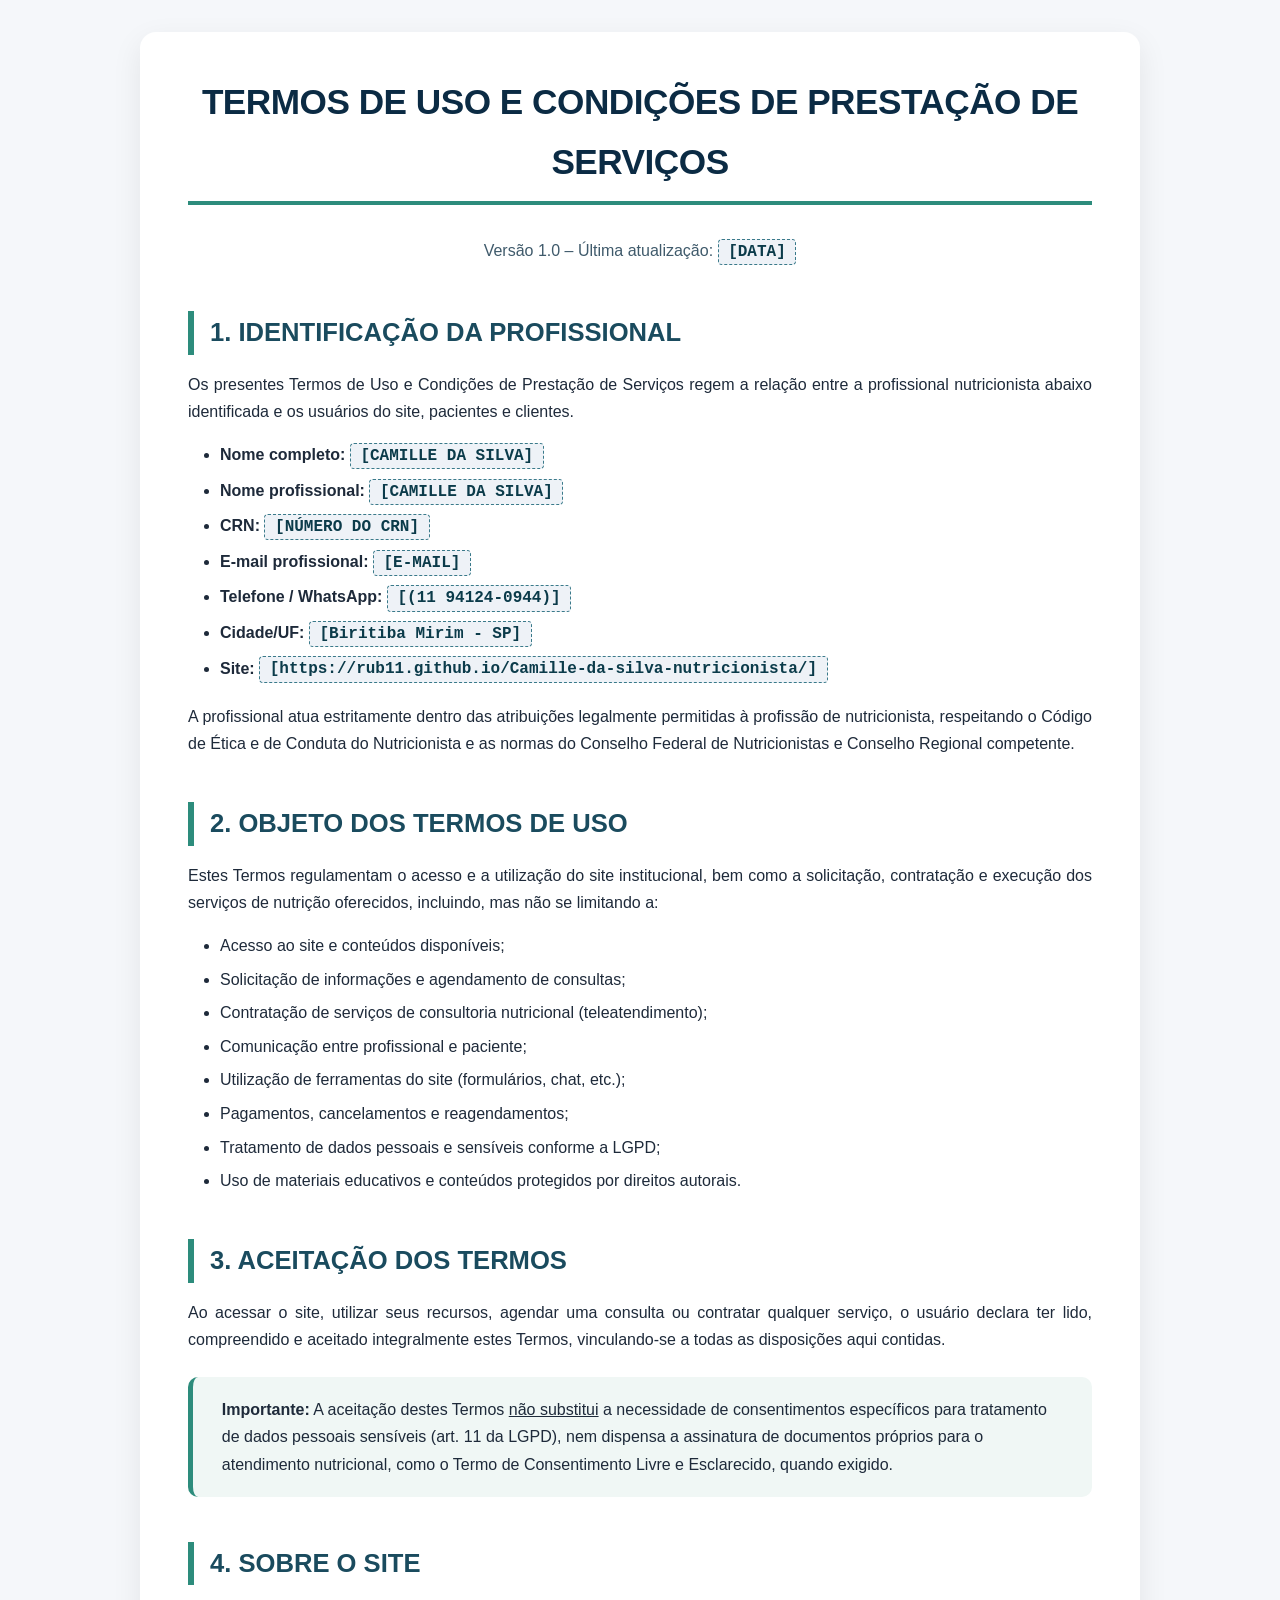
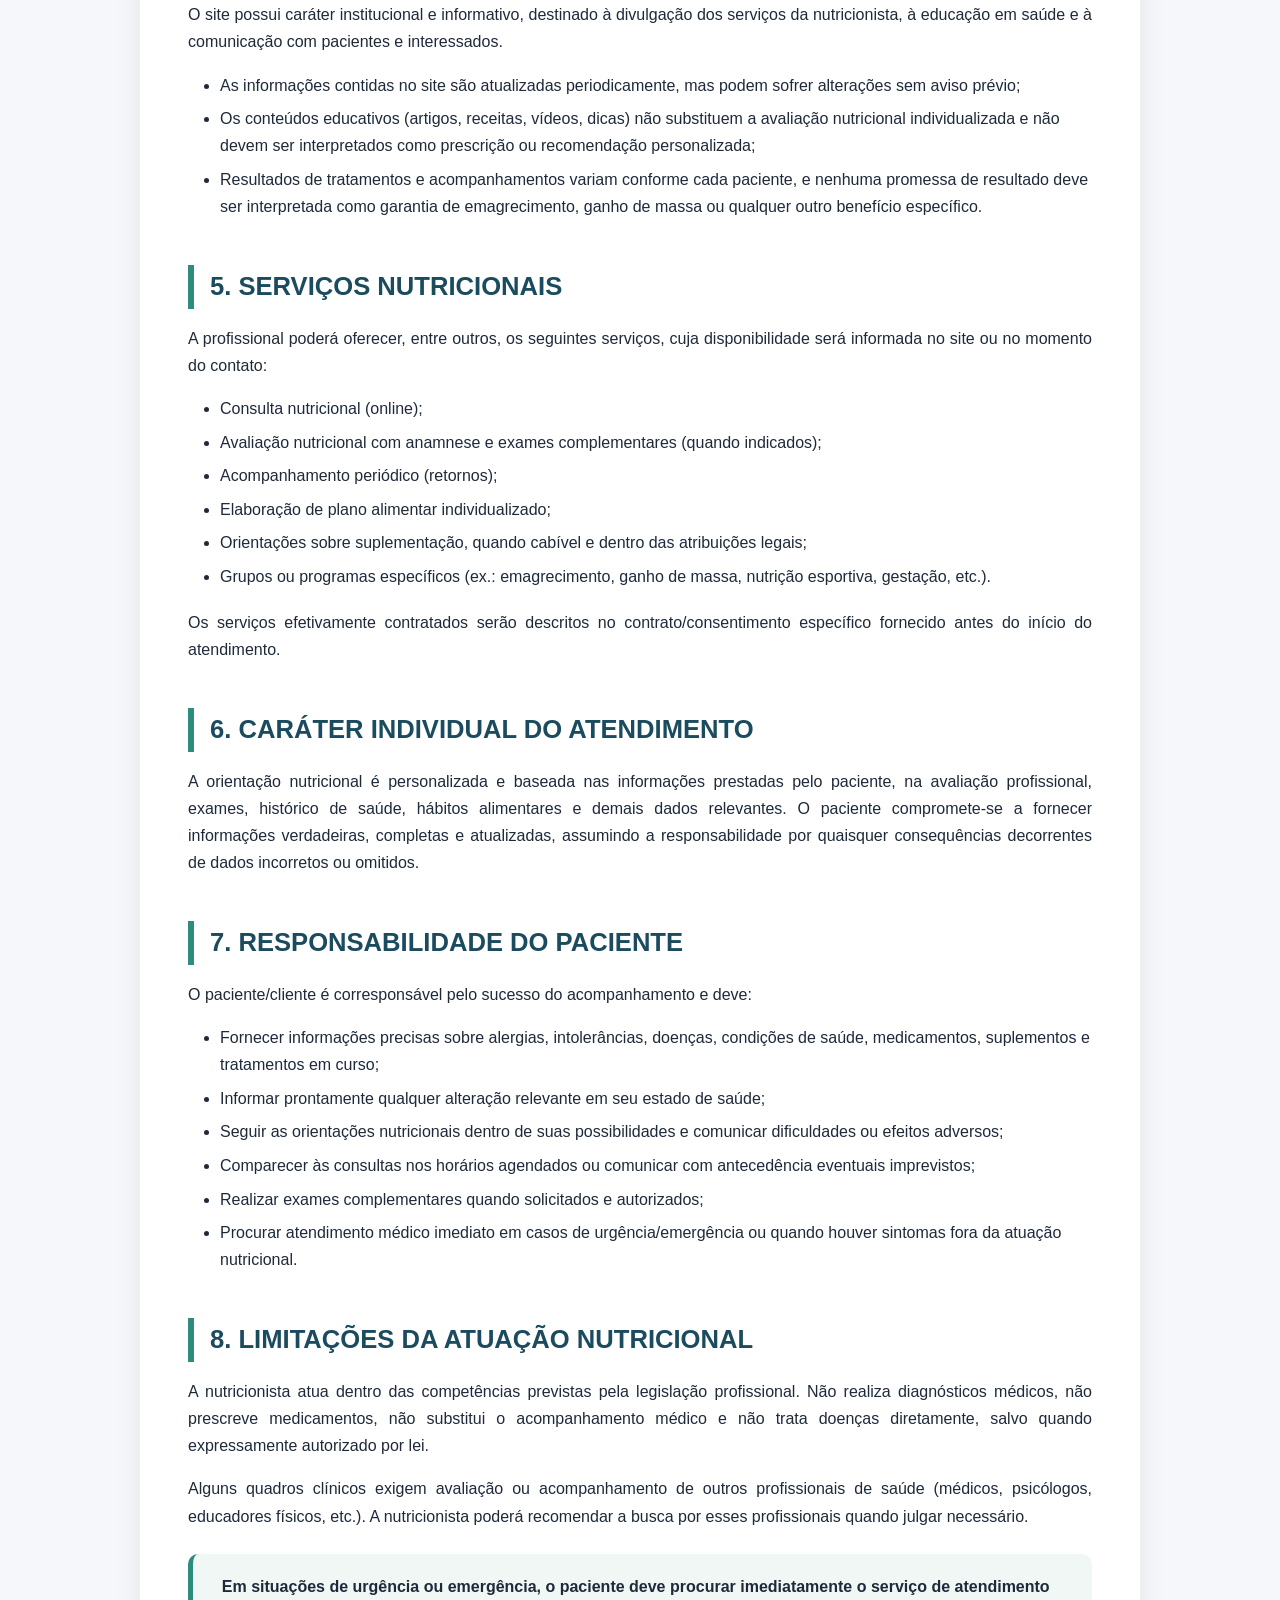
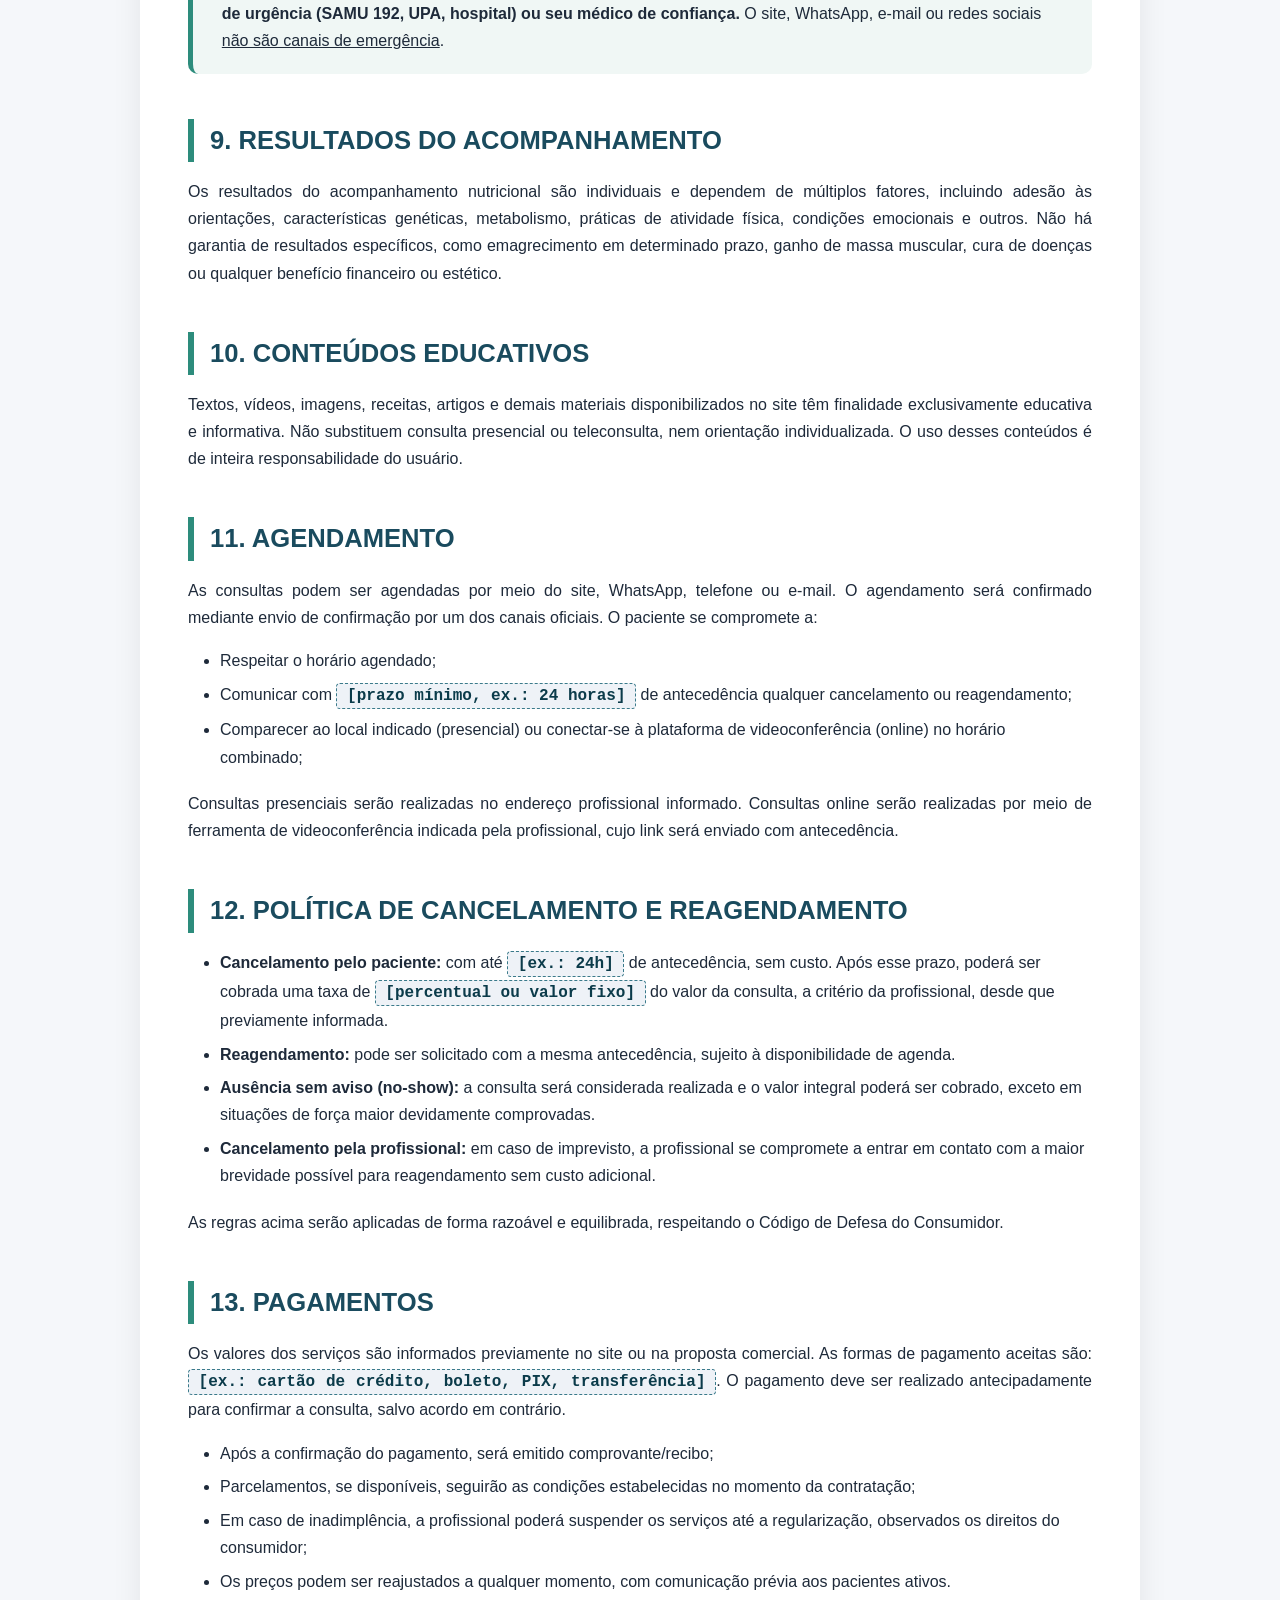
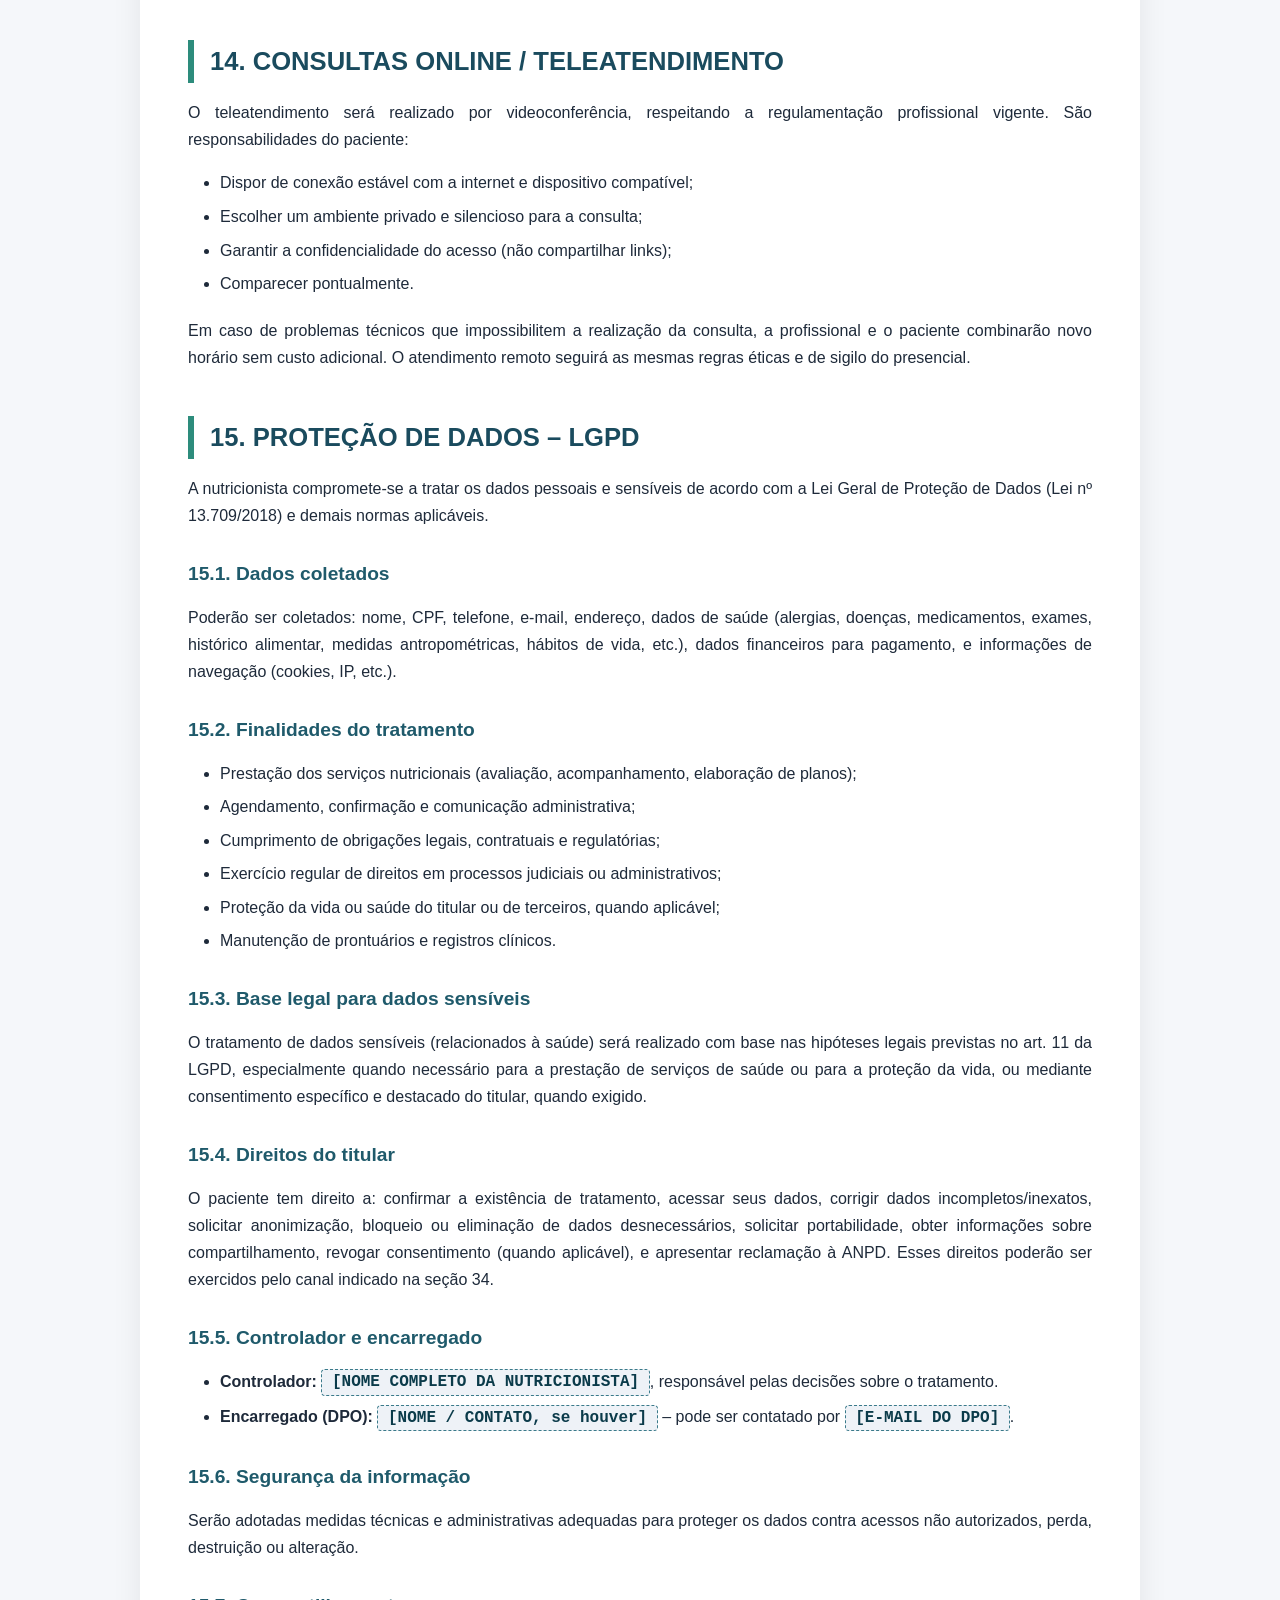
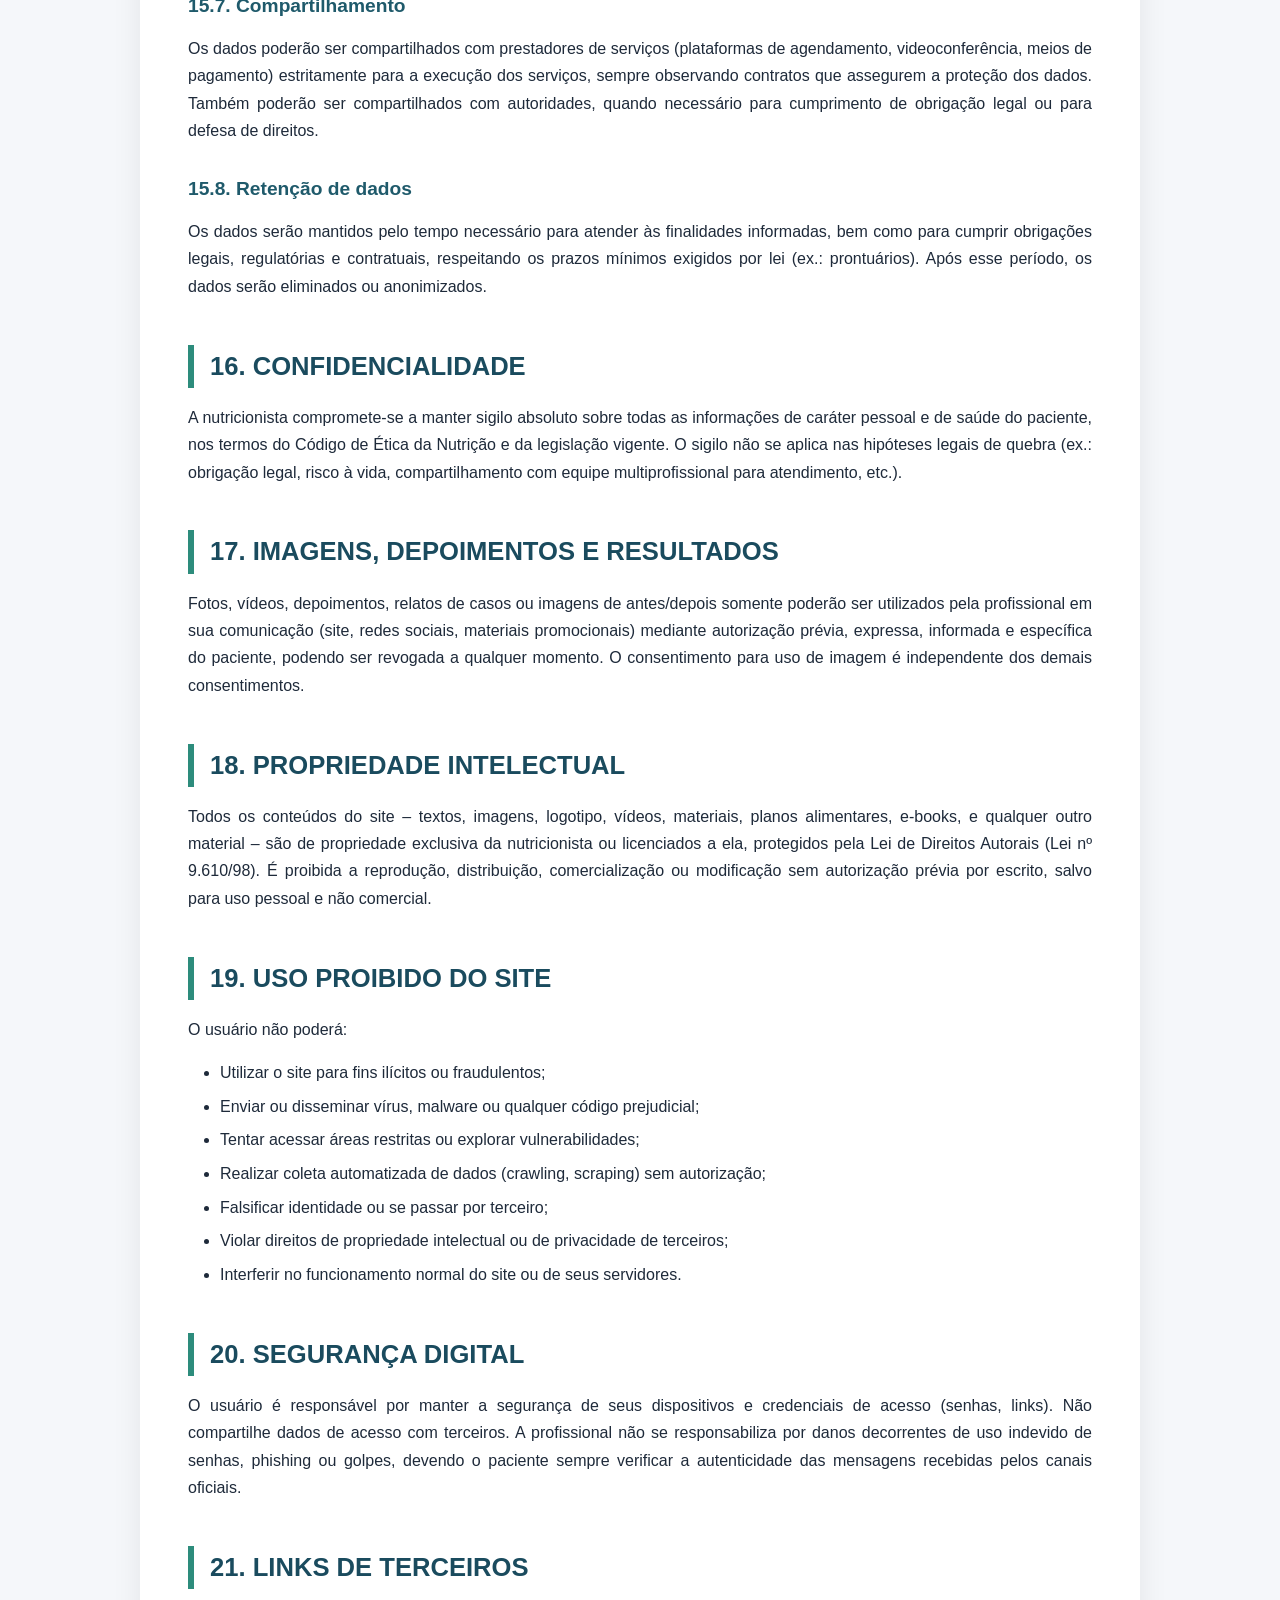
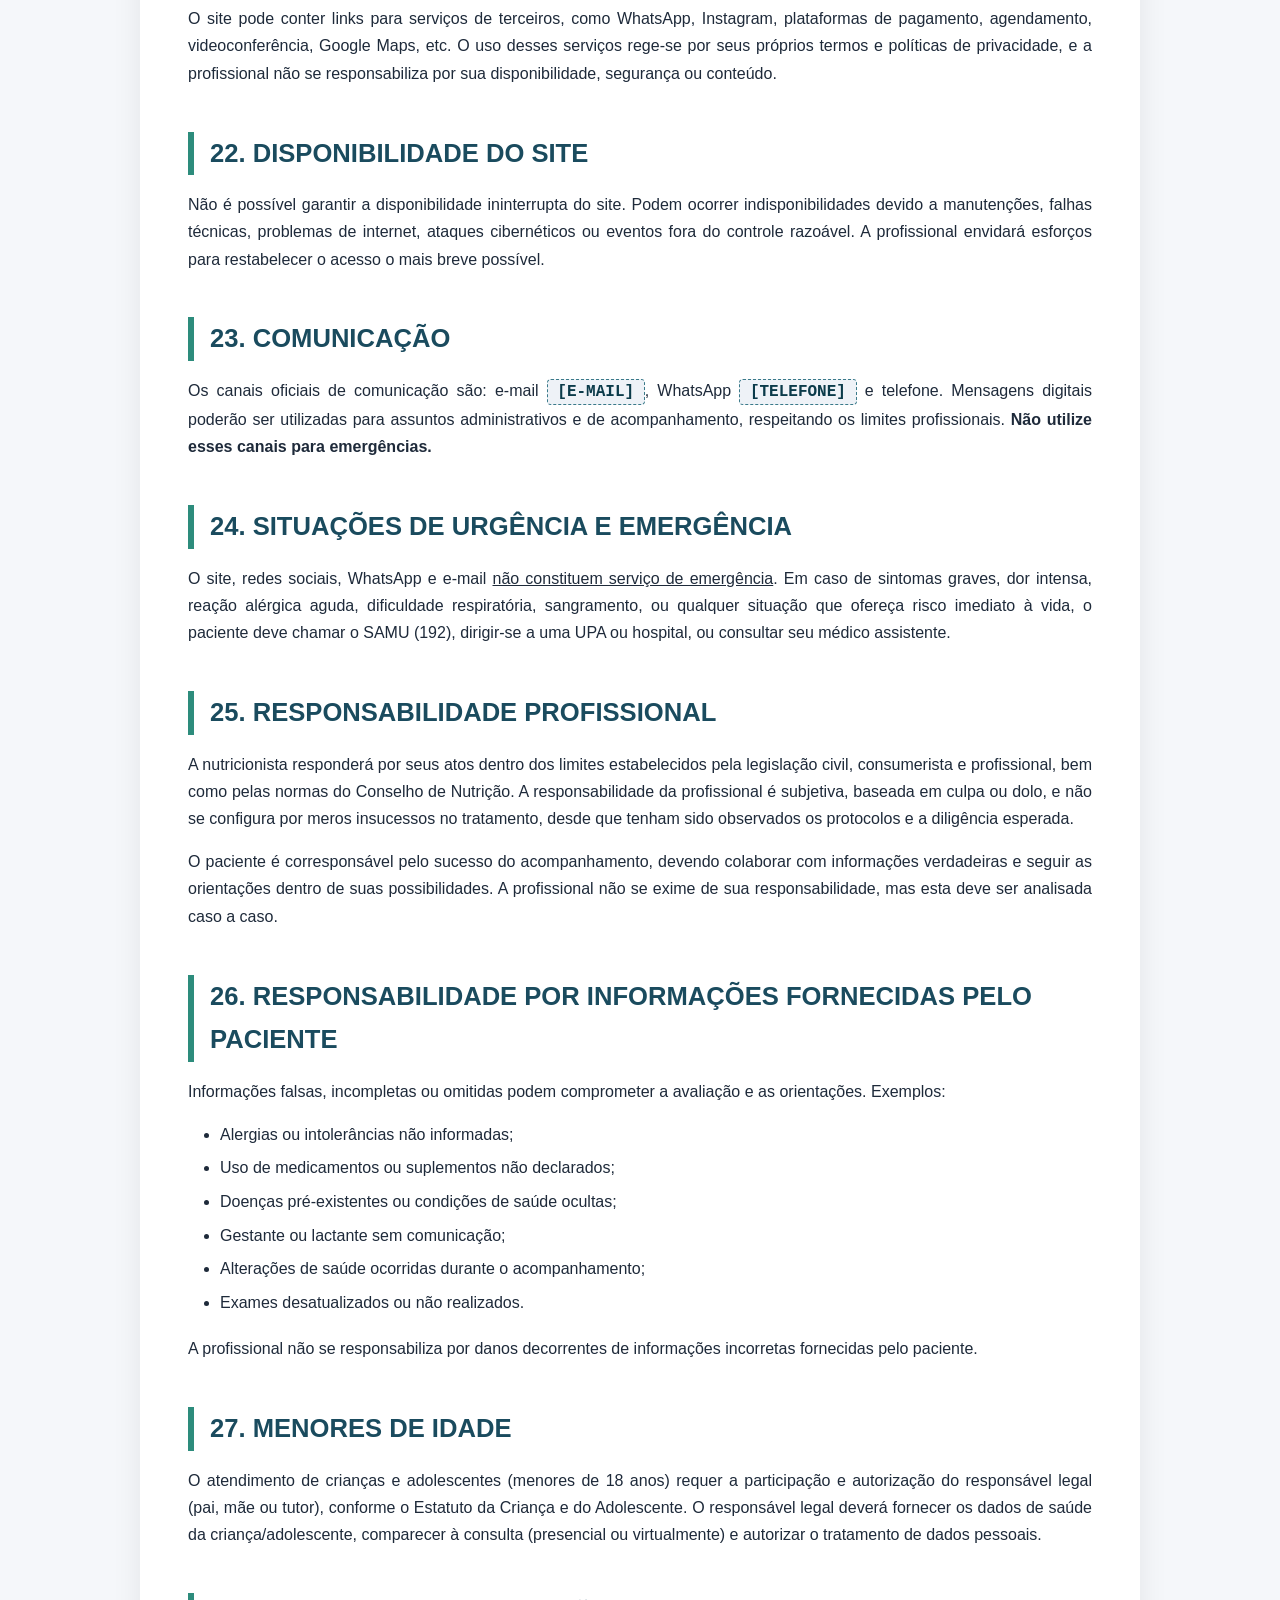
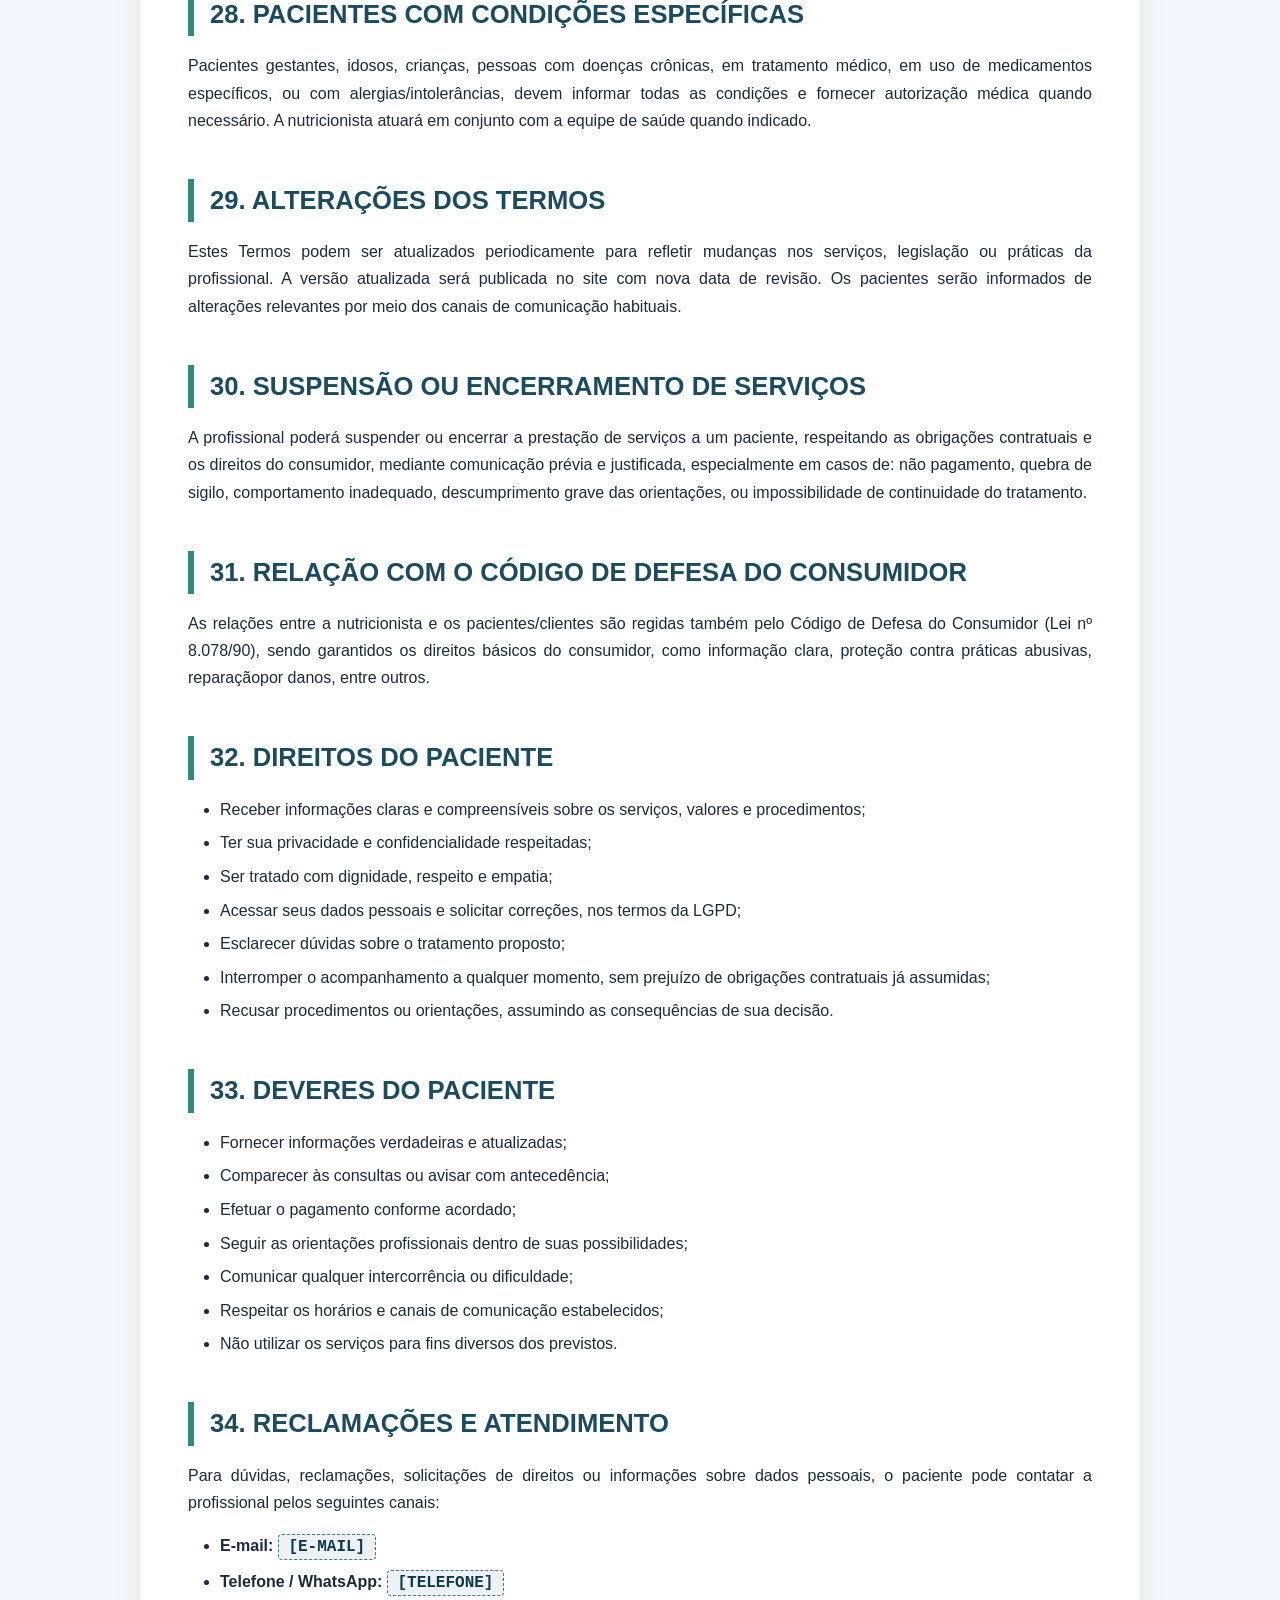
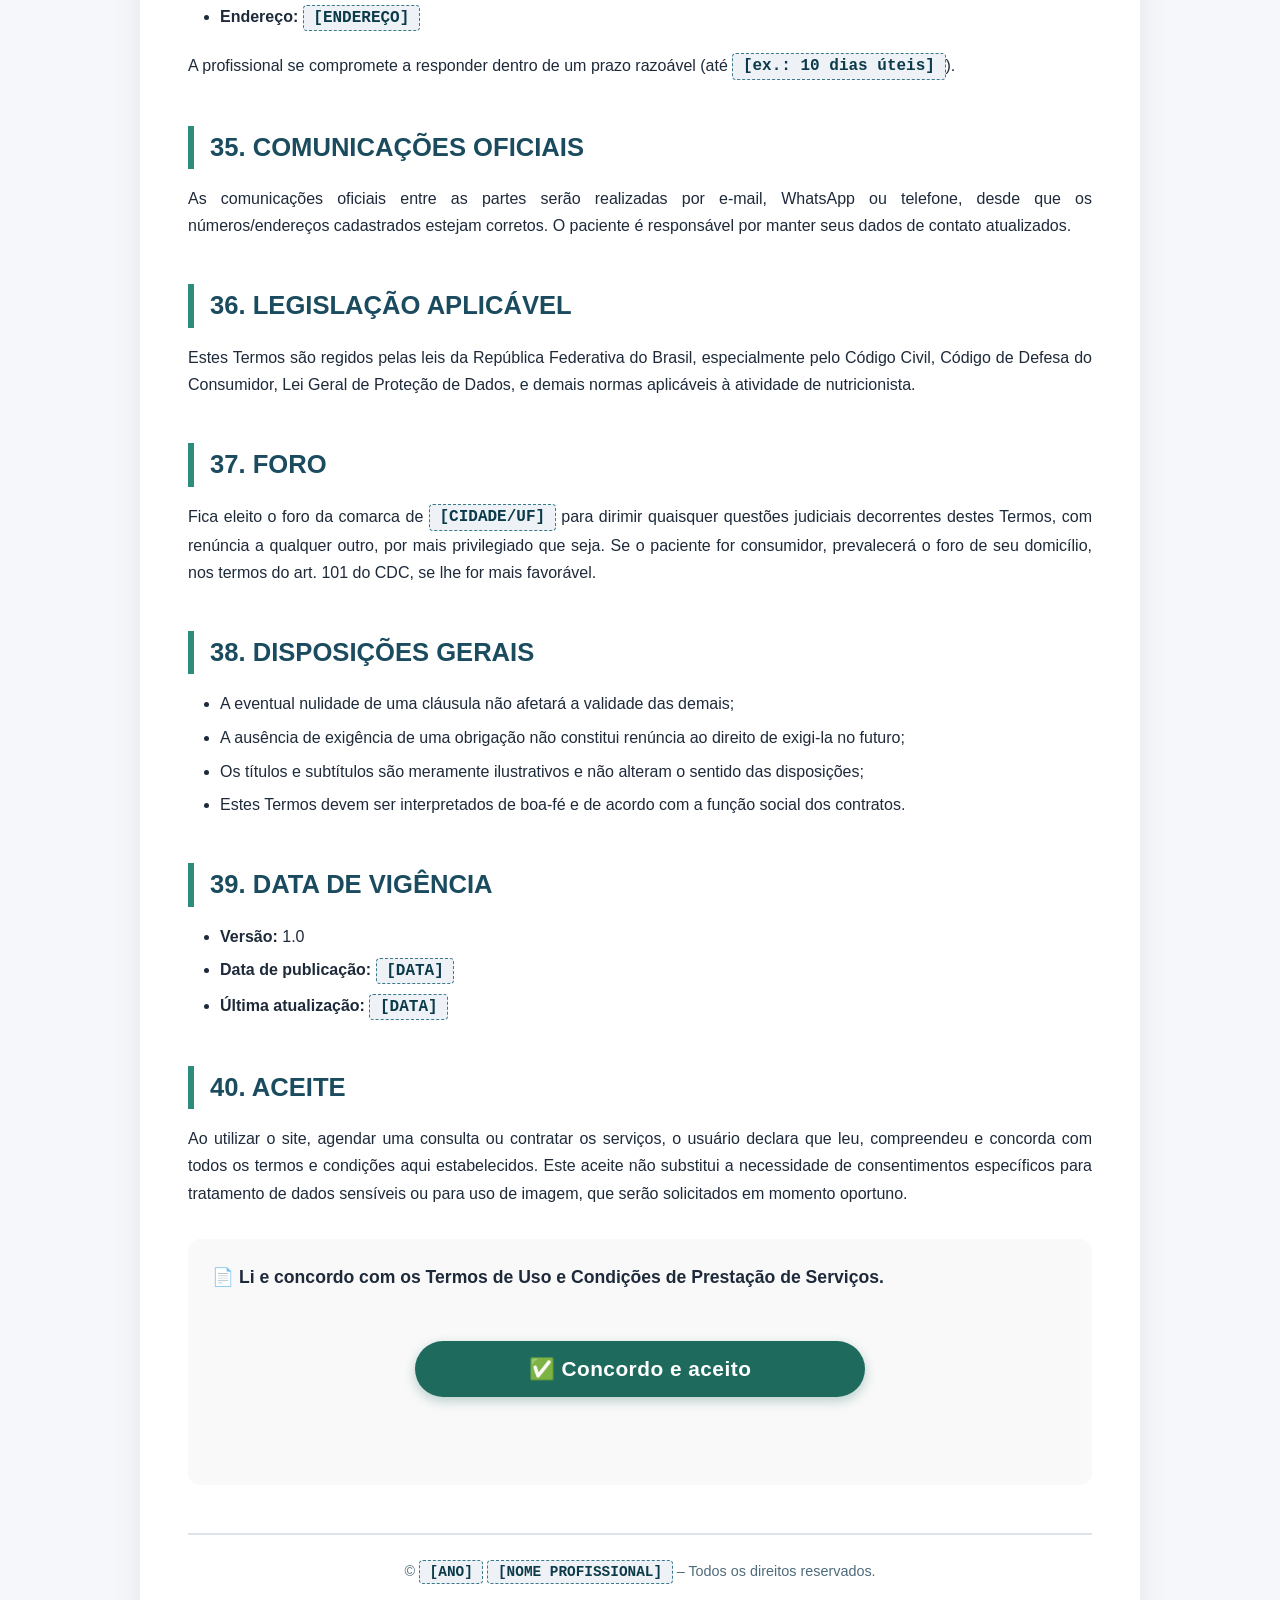
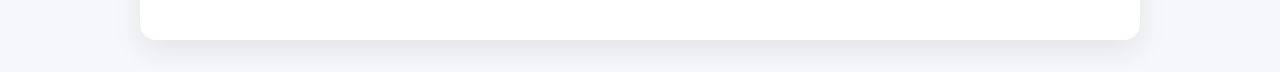
==== Documentos e avisos/termos de uso.html @ ca9abe13 "Termos de uso" ====
<!DOCTYPE html>
<html lang="pt-BR">

<head>
    <meta charset="UTF-8">
    <meta name="viewport" content="width=device-width, initial-scale=1.0">
    <title>Termos de Uso e Condições de Prestação de Serviços</title>
    <style>
        * {
            margin: 0;
            padding: 0;
            box-sizing: border-box;
        }

        body {
            font-family: 'Segoe UI', Tahoma, Geneva, Verdana, sans-serif;
            background: #f5f7fa;
            color: #1e2a3a;
            padding: 2rem 1rem;
            line-height: 1.7;
        }

        .container {
            max-width: 1000px;
            margin: 0 auto;
            background: #ffffff;
            padding: 2.5rem 3rem;
            border-radius: 16px;
            box-shadow: 0 10px 30px rgba(0, 0, 0, 0.08);
        }

        h1 {
            font-size: 2.2rem;
            color: #0b2b44;
            border-bottom: 4px solid #2d8c7c;
            padding-bottom: 0.6rem;
            margin-bottom: 2rem;
            text-align: center;
            letter-spacing: -0.5px;
        }

        h2 {
            font-size: 1.6rem;
            color: #1a4b5e;
            margin-top: 2.8rem;
            margin-bottom: 1rem;
            padding-left: 0.5rem;
            border-left: 6px solid #2d8c7c;
            padding-left: 1rem;
        }

        h3 {
            font-size: 1.2rem;
            color: #1f5a6b;
            margin-top: 1.8rem;
            margin-bottom: 0.8rem;
            font-weight: 600;
        }

        p {
            margin-bottom: 1rem;
            text-align: justify;
        }

        ul,
        ol {
            margin: 0.8rem 0 1.2rem 2rem;
        }

        li {
            margin-bottom: 0.4rem;
        }

        .highlight-box {
            background: #f0f7f5;
            padding: 1.2rem 1.8rem;
            border-radius: 10px;
            border-left: 5px solid #2d8c7c;
            margin: 1.5rem 0;
        }

        .field-placeholder {
            background: #eef2f7;
            padding: 0.2rem 0.6rem;
            border-radius: 4px;
            font-family: 'Courier New', monospace;
            font-weight: 600;
            color: #0b3b4a;
            border: 1px dashed #3a7a8a;
        }

        .btn-accept {
            display: block;
            width: 100%;
            max-width: 450px;
            margin: 3rem auto 1.5rem;
            padding: 1rem 2rem;
            font-size: 1.3rem;
            font-weight: 700;
            color: #fff;
            background: #1e6b5e;
            border: none;
            border-radius: 50px;
            cursor: pointer;
            transition: background 0.2s, transform 0.1s;
            box-shadow: 0 4px 12px rgba(30, 107, 94, 0.3);
            letter-spacing: 0.5px;
        }

        .btn-accept:hover {
            background: #145a4e;
        }

        .btn-accept:active {
            transform: scale(0.97);
        }

        .btn-accept:disabled {
            opacity: 0.6;
            cursor: not-allowed;
            transform: none;
        }

        .acceptance-message {
            text-align: center;
            font-size: 1rem;
            color: #1e6b5e;
            font-weight: 600;
            margin-top: 0.5rem;
            min-height: 2.5rem;
        }

        .footer-note {
            margin-top: 3rem;
            padding-top: 1.5rem;
            border-top: 2px solid #dce5ed;
            font-size: 0.95rem;
            color: #3a4f5e;
        }

        .legal-warning {
            background: #fff6e5;
            padding: 1.5rem 2rem;
            border-radius: 12px;
            border: 1px solid #f0c78a;
            margin: 2.5rem 0 1.5rem;
        }

        .legal-warning strong {
            color: #8a5a1a;
        }

        @media (max-width: 700px) {
            .container {
                padding: 1.5rem;
            }

            h1 {
                font-size: 1.7rem;
            }

            h2 {
                font-size: 1.3rem;
            }

            ul,
            ol {
                margin-left: 1.2rem;
            }
        }

        @media print {
            .btn-accept {
                display: none;
            }

            .acceptance-message {
                display: none;
            }

            body {
                background: #fff;
                padding: 0.5in;
            }

            .container {
                box-shadow: none;
                padding: 0;
            }
        }
    </style>
</head>

<body>
    <div class="container">
        <h1>TERMOS DE USO E CONDIÇÕES DE PRESTAÇÃO DE SERVIÇOS</h1>
        <p style="text-align:center; color:#3f5a6b; font-weight:500;">Versão 1.0 – Última atualização: <span
                class="field-placeholder">[DATA]</span></p>

        <!-- ==================== SEÇÃO 1 ==================== -->
        <h2>1. IDENTIFICAÇÃO DA PROFISSIONAL</h2>
        <p>Os presentes Termos de Uso e Condições de Prestação de Serviços regem a relação entre a profissional
            nutricionista abaixo identificada e os usuários do site, pacientes e clientes.</p>
        <ul>
            <li><strong>Nome completo:</strong> <span class="field-placeholder">[CAMILLE DA SILVA]</span></li>
            <li><strong>Nome profissional:</strong> <span class="field-placeholder">[CAMILLE DA SILVA]</span></li>
            <li><strong>CRN:</strong> <span class="field-placeholder">[NÚMERO DO CRN]</span></li>
            <li><strong>E-mail profissional:</strong> <span class="field-placeholder">[E-MAIL]</span></li>
            <li><strong>Telefone / WhatsApp:</strong> <span class="field-placeholder">[(11 94124-0944)]</span></li>
            <li><strong>Cidade/UF:</strong> <span class="field-placeholder">[Biritiba Mirim - SP]</span></li>
            <li><strong>Site:</strong> <span
                    class="field-placeholder">[https://rub11.github.io/Camille-da-silva-nutricionista/]</span></li>
        </ul>
        <p>A profissional atua estritamente dentro das atribuições legalmente permitidas à profissão de nutricionista,
            respeitando o Código de Ética e de Conduta do Nutricionista e as normas do Conselho Federal de
            Nutricionistas e Conselho Regional competente.</p>

        <!-- ==================== SEÇÃO 2 ==================== -->
        <h2>2. OBJETO DOS TERMOS DE USO</h2>
        <p>Estes Termos regulamentam o acesso e a utilização do site institucional, bem como a solicitação, contratação
            e execução dos serviços de nutrição oferecidos, incluindo, mas não se limitando a:</p>
        <ul>
            <li>Acesso ao site e conteúdos disponíveis;</li>
            <li>Solicitação de informações e agendamento de consultas;</li>
            <li>Contratação de serviços de consultoria nutricional (teleatendimento);</li>
            <li>Comunicação entre profissional e paciente;</li>
            <li>Utilização de ferramentas do site (formulários, chat, etc.);</li>
            <li>Pagamentos, cancelamentos e reagendamentos;</li>
            <li>Tratamento de dados pessoais e sensíveis conforme a LGPD;</li>
            <li>Uso de materiais educativos e conteúdos protegidos por direitos autorais.</li>
        </ul>

        <!-- ==================== SEÇÃO 3 ==================== -->
        <h2>3. ACEITAÇÃO DOS TERMOS</h2>
        <p>Ao acessar o site, utilizar seus recursos, agendar uma consulta ou contratar qualquer serviço, o usuário
            declara ter lido, compreendido e aceitado integralmente estes Termos, vinculando-se a todas as disposições
            aqui contidas.</p>
        <div class="highlight-box">
            <strong>Importante:</strong> A aceitação destes Termos <u>não substitui</u> a necessidade de consentimentos
            específicos para tratamento de dados pessoais sensíveis (art. 11 da LGPD), nem dispensa a assinatura de
            documentos próprios para o atendimento nutricional, como o Termo de Consentimento Livre e Esclarecido,
            quando exigido.
        </div>

        <!-- ==================== SEÇÃO 4 ==================== -->
        <h2>4. SOBRE O SITE</h2>
        <p>O site possui caráter institucional e informativo, destinado à divulgação dos serviços da nutricionista, à
            educação em saúde e à comunicação com pacientes e interessados.</p>
        <ul>
            <li>As informações contidas no site são atualizadas periodicamente, mas podem sofrer alterações sem aviso
                prévio;</li>
            <li>Os conteúdos educativos (artigos, receitas, vídeos, dicas) não substituem a avaliação nutricional
                individualizada e não devem ser interpretados como prescrição ou recomendação personalizada;</li>
            <li>Resultados de tratamentos e acompanhamentos variam conforme cada paciente, e nenhuma promessa de
                resultado deve ser interpretada como garantia de emagrecimento, ganho de massa ou qualquer outro
                benefício específico.</li>
        </ul>

        <!-- ==================== SEÇÃO 5 ==================== -->
        <h2>5. SERVIÇOS NUTRICIONAIS</h2>
        <p>A profissional poderá oferecer, entre outros, os seguintes serviços, cuja disponibilidade será informada no
            site ou no momento do contato:</p>
        <ul>
            <li>Consulta nutricional (online);</li>
            <li>Avaliação nutricional com anamnese e exames complementares (quando indicados);</li>
            <li>Acompanhamento periódico (retornos);</li>
            <li>Elaboração de plano alimentar individualizado;</li>
            <li>Orientações sobre suplementação, quando cabível e dentro das atribuições legais;</li>
            <li>Grupos ou programas específicos (ex.: emagrecimento, ganho de massa, nutrição esportiva, gestação,
                etc.).</li>
        </ul>
        <p>Os serviços efetivamente contratados serão descritos no contrato/consentimento específico fornecido antes do
            início do atendimento.</p>

        <!-- ==================== SEÇÃO 6 ==================== -->
        <h2>6. CARÁTER INDIVIDUAL DO ATENDIMENTO</h2>
        <p>A orientação nutricional é personalizada e baseada nas informações prestadas pelo paciente, na avaliação
            profissional, exames, histórico de saúde, hábitos alimentares e demais dados relevantes. O paciente
            compromete-se a fornecer informações verdadeiras, completas e atualizadas, assumindo a responsabilidade por
            quaisquer consequências decorrentes de dados incorretos ou omitidos.</p>

        <!-- ==================== SEÇÃO 7 ==================== -->
        <h2>7. RESPONSABILIDADE DO PACIENTE</h2>
        <p>O paciente/cliente é corresponsável pelo sucesso do acompanhamento e deve:</p>
        <ul>
            <li>Fornecer informações precisas sobre alergias, intolerâncias, doenças, condições de saúde, medicamentos,
                suplementos e tratamentos em curso;</li>
            <li>Informar prontamente qualquer alteração relevante em seu estado de saúde;</li>
            <li>Seguir as orientações nutricionais dentro de suas possibilidades e comunicar dificuldades ou efeitos
                adversos;</li>
            <li>Comparecer às consultas nos horários agendados ou comunicar com antecedência eventuais imprevistos;</li>
            <li>Realizar exames complementares quando solicitados e autorizados;</li>
            <li>Procurar atendimento médico imediato em casos de urgência/emergência ou quando houver sintomas fora da
                atuação nutricional.</li>
        </ul>

        <!-- ==================== SEÇÃO 8 ==================== -->
        <h2>8. LIMITAÇÕES DA ATUAÇÃO NUTRICIONAL</h2>
        <p>A nutricionista atua dentro das competências previstas pela legislação profissional. Não realiza diagnósticos
            médicos, não prescreve medicamentos, não substitui o acompanhamento médico e não trata doenças diretamente,
            salvo quando expressamente autorizado por lei.</p>
        <p>Alguns quadros clínicos exigem avaliação ou acompanhamento de outros profissionais de saúde (médicos,
            psicólogos, educadores físicos, etc.). A nutricionista poderá recomendar a busca por esses profissionais
            quando julgar necessário.</p>
        <div class="highlight-box">
            <strong>Em situações de urgência ou emergência, o paciente deve procurar imediatamente o serviço de
                atendimento de urgência (SAMU 192, UPA, hospital) ou seu médico de confiança.</strong> O site, WhatsApp,
            e-mail ou redes sociais <u>não são canais de emergência</u>.
        </div>

        <!-- ==================== SEÇÃO 9 ==================== -->
        <h2>9. RESULTADOS DO ACOMPANHAMENTO</h2>
        <p>Os resultados do acompanhamento nutricional são individuais e dependem de múltiplos fatores, incluindo adesão
            às orientações, características genéticas, metabolismo, práticas de atividade física, condições emocionais e
            outros. Não há garantia de resultados específicos, como emagrecimento em determinado prazo, ganho de massa
            muscular, cura de doenças ou qualquer benefício financeiro ou estético.</p>

        <!-- ==================== SEÇÃO 10 ==================== -->
        <h2>10. CONTEÚDOS EDUCATIVOS</h2>
        <p>Textos, vídeos, imagens, receitas, artigos e demais materiais disponibilizados no site têm finalidade
            exclusivamente educativa e informativa. Não substituem consulta presencial ou teleconsulta, nem orientação
            individualizada. O uso desses conteúdos é de inteira responsabilidade do usuário.</p>

        <!-- ==================== SEÇÃO 11 ==================== -->
        <h2>11. AGENDAMENTO</h2>
        <p>As consultas podem ser agendadas por meio do site, WhatsApp, telefone ou e-mail. O agendamento será
            confirmado mediante envio de confirmação por um dos canais oficiais. O paciente se compromete a:</p>
        <ul>
            <li>Respeitar o horário agendado;</li>
            <li>Comunicar com <span class="field-placeholder">[prazo mínimo, ex.: 24 horas]</span> de antecedência
                qualquer cancelamento ou reagendamento;</li>
            <li>Comparecer ao local indicado (presencial) ou conectar-se à plataforma de videoconferência (online) no
                horário combinado;</li>
        </ul>
        <p>Consultas presenciais serão realizadas no endereço profissional informado. Consultas online serão realizadas
            por meio de ferramenta de videoconferência indicada pela profissional, cujo link será enviado com
            antecedência.</p>

        <!-- ==================== SEÇÃO 12 ==================== -->
        <h2>12. POLÍTICA DE CANCELAMENTO E REAGENDAMENTO</h2>
        <ul>
            <li><strong>Cancelamento pelo paciente:</strong> com até <span class="field-placeholder">[ex.: 24h]</span>
                de antecedência, sem custo. Após esse prazo, poderá ser cobrada uma taxa de <span
                    class="field-placeholder">[percentual ou valor fixo]</span> do valor da consulta, a critério da
                profissional, desde que previamente informada.</li>
            <li><strong>Reagendamento:</strong> pode ser solicitado com a mesma antecedência, sujeito à disponibilidade
                de agenda.</li>
            <li><strong>Ausência sem aviso (no-show):</strong> a consulta será considerada realizada e o valor integral
                poderá ser cobrado, exceto em situações de força maior devidamente comprovadas.</li>
            <li><strong>Cancelamento pela profissional:</strong> em caso de imprevisto, a profissional se compromete a
                entrar em contato com a maior brevidade possível para reagendamento sem custo adicional.</li>
        </ul>
        <p>As regras acima serão aplicadas de forma razoável e equilibrada, respeitando o Código de Defesa do
            Consumidor.</p>

        <!-- ==================== SEÇÃO 13 ==================== -->
        <h2>13. PAGAMENTOS</h2>
        <p>Os valores dos serviços são informados previamente no site ou na proposta comercial. As formas de pagamento
            aceitas são: <span class="field-placeholder">[ex.: cartão de crédito, boleto, PIX, transferência]</span>. O
            pagamento deve ser realizado antecipadamente para confirmar a consulta, salvo acordo em contrário.</p>
        <ul>
            <li>Após a confirmação do pagamento, será emitido comprovante/recibo;</li>
            <li>Parcelamentos, se disponíveis, seguirão as condições estabelecidas no momento da contratação;</li>
            <li>Em caso de inadimplência, a profissional poderá suspender os serviços até a regularização, observados os
                direitos do consumidor;</li>
            <li>Os preços podem ser reajustados a qualquer momento, com comunicação prévia aos pacientes ativos.</li>
        </ul>

        <!-- ==================== SEÇÃO 14 ==================== -->
        <h2>14. CONSULTAS ONLINE / TELEATENDIMENTO</h2>
        <p>O teleatendimento será realizado por videoconferência, respeitando a regulamentação profissional vigente. São
            responsabilidades do paciente:</p>
        <ul>
            <li>Dispor de conexão estável com a internet e dispositivo compatível;</li>
            <li>Escolher um ambiente privado e silencioso para a consulta;</li>
            <li>Garantir a confidencialidade do acesso (não compartilhar links);</li>
            <li>Comparecer pontualmente.</li>
        </ul>
        <p>Em caso de problemas técnicos que impossibilitem a realização da consulta, a profissional e o paciente
            combinarão novo horário sem custo adicional. O atendimento remoto seguirá as mesmas regras éticas e de
            sigilo do presencial.</p>

        <!-- ==================== SEÇÃO 15 ==================== -->
        <h2>15. PROTEÇÃO DE DADOS – LGPD</h2>
        <p>A nutricionista compromete-se a tratar os dados pessoais e sensíveis de acordo com a Lei Geral de Proteção de
            Dados (Lei nº 13.709/2018) e demais normas aplicáveis.</p>

        <h3>15.1. Dados coletados</h3>
        <p>Poderão ser coletados: nome, CPF, telefone, e-mail, endereço, dados de saúde (alergias, doenças,
            medicamentos, exames, histórico alimentar, medidas antropométricas, hábitos de vida, etc.), dados
            financeiros para pagamento, e informações de navegação (cookies, IP, etc.).</p>

        <h3>15.2. Finalidades do tratamento</h3>
        <ul>
            <li>Prestação dos serviços nutricionais (avaliação, acompanhamento, elaboração de planos);</li>
            <li>Agendamento, confirmação e comunicação administrativa;</li>
            <li>Cumprimento de obrigações legais, contratuais e regulatórias;</li>
            <li>Exercício regular de direitos em processos judiciais ou administrativos;</li>
            <li>Proteção da vida ou saúde do titular ou de terceiros, quando aplicável;</li>
            <li>Manutenção de prontuários e registros clínicos.</li>
        </ul>

        <h3>15.3. Base legal para dados sensíveis</h3>
        <p>O tratamento de dados sensíveis (relacionados à saúde) será realizado com base nas hipóteses legais previstas
            no art. 11 da LGPD, especialmente quando necessário para a prestação de serviços de saúde ou para a proteção
            da vida, ou mediante consentimento específico e destacado do titular, quando exigido.</p>

        <h3>15.4. Direitos do titular</h3>
        <p>O paciente tem direito a: confirmar a existência de tratamento, acessar seus dados, corrigir dados
            incompletos/inexatos, solicitar anonimização, bloqueio ou eliminação de dados desnecessários, solicitar
            portabilidade, obter informações sobre compartilhamento, revogar consentimento (quando aplicável), e
            apresentar reclamação à ANPD. Esses direitos poderão ser exercidos pelo canal indicado na seção 34.</p>

        <h3>15.5. Controlador e encarregado</h3>
        <ul>
            <li><strong>Controlador:</strong> <span class="field-placeholder">[NOME COMPLETO DA NUTRICIONISTA]</span>,
                responsável pelas decisões sobre o tratamento.</li>
            <li><strong>Encarregado (DPO):</strong> <span class="field-placeholder">[NOME / CONTATO, se houver]</span> –
                pode ser contatado por <span class="field-placeholder">[E-MAIL DO DPO]</span>.</li>
        </ul>

        <h3>15.6. Segurança da informação</h3>
        <p>Serão adotadas medidas técnicas e administrativas adequadas para proteger os dados contra acessos não
            autorizados, perda, destruição ou alteração.</p>

        <h3>15.7. Compartilhamento</h3>
        <p>Os dados poderão ser compartilhados com prestadores de serviços (plataformas de agendamento,
            videoconferência, meios de pagamento) estritamente para a execução dos serviços, sempre observando contratos
            que assegurem a proteção dos dados. Também poderão ser compartilhados com autoridades, quando necessário
            para cumprimento de obrigação legal ou para defesa de direitos.</p>

        <h3>15.8. Retenção de dados</h3>
        <p>Os dados serão mantidos pelo tempo necessário para atender às finalidades informadas, bem como para cumprir
            obrigações legais, regulatórias e contratuais, respeitando os prazos mínimos exigidos por lei (ex.:
            prontuários). Após esse período, os dados serão eliminados ou anonimizados.</p>

        <!-- ==================== SEÇÃO 16 ==================== -->
        <h2>16. CONFIDENCIALIDADE</h2>
        <p>A nutricionista compromete-se a manter sigilo absoluto sobre todas as informações de caráter pessoal e de
            saúde do paciente, nos termos do Código de Ética da Nutrição e da legislação vigente. O sigilo não se aplica
            nas hipóteses legais de quebra (ex.: obrigação legal, risco à vida, compartilhamento com equipe
            multiprofissional para atendimento, etc.).</p>

        <!-- ==================== SEÇÃO 17 ==================== -->
        <h2>17. IMAGENS, DEPOIMENTOS E RESULTADOS</h2>
        <p>Fotos, vídeos, depoimentos, relatos de casos ou imagens de antes/depois somente poderão ser utilizados pela
            profissional em sua comunicação (site, redes sociais, materiais promocionais) mediante autorização prévia,
            expressa, informada e específica do paciente, podendo ser revogada a qualquer momento. O consentimento para
            uso de imagem é independente dos demais consentimentos.</p>

        <!-- ==================== SEÇÃO 18 ==================== -->
        <h2>18. PROPRIEDADE INTELECTUAL</h2>
        <p>Todos os conteúdos do site – textos, imagens, logotipo, vídeos, materiais, planos alimentares, e-books, e
            qualquer outro material – são de propriedade exclusiva da nutricionista ou licenciados a ela, protegidos
            pela Lei de Direitos Autorais (Lei nº 9.610/98). É proibida a reprodução, distribuição, comercialização ou
            modificação sem autorização prévia por escrito, salvo para uso pessoal e não comercial.</p>

        <!-- ==================== SEÇÃO 19 ==================== -->
        <h2>19. USO PROIBIDO DO SITE</h2>
        <p>O usuário não poderá:</p>
        <ul>
            <li>Utilizar o site para fins ilícitos ou fraudulentos;</li>
            <li>Enviar ou disseminar vírus, malware ou qualquer código prejudicial;</li>
            <li>Tentar acessar áreas restritas ou explorar vulnerabilidades;</li>
            <li>Realizar coleta automatizada de dados (crawling, scraping) sem autorização;</li>
            <li>Falsificar identidade ou se passar por terceiro;</li>
            <li>Violar direitos de propriedade intelectual ou de privacidade de terceiros;</li>
            <li>Interferir no funcionamento normal do site ou de seus servidores.</li>
        </ul>

        <!-- ==================== SEÇÃO 20 ==================== -->
        <h2>20. SEGURANÇA DIGITAL</h2>
        <p>O usuário é responsável por manter a segurança de seus dispositivos e credenciais de acesso (senhas, links).
            Não compartilhe dados de acesso com terceiros. A profissional não se responsabiliza por danos decorrentes de
            uso indevido de senhas, phishing ou golpes, devendo o paciente sempre verificar a autenticidade das
            mensagens recebidas pelos canais oficiais.</p>

        <!-- ==================== SEÇÃO 21 ==================== -->
        <h2>21. LINKS DE TERCEIROS</h2>
        <p>O site pode conter links para serviços de terceiros, como WhatsApp, Instagram, plataformas de pagamento,
            agendamento, videoconferência, Google Maps, etc. O uso desses serviços rege-se por seus próprios termos e
            políticas de privacidade, e a profissional não se responsabiliza por sua disponibilidade, segurança ou
            conteúdo.</p>

        <!-- ==================== SEÇÃO 22 ==================== -->
        <h2>22. DISPONIBILIDADE DO SITE</h2>
        <p>Não é possível garantir a disponibilidade ininterrupta do site. Podem ocorrer indisponibilidades devido a
            manutenções, falhas técnicas, problemas de internet, ataques cibernéticos ou eventos fora do controle
            razoável. A profissional envidará esforços para restabelecer o acesso o mais breve possível.</p>

        <!-- ==================== SEÇÃO 23 ==================== -->
        <h2>23. COMUNICAÇÃO</h2>
        <p>Os canais oficiais de comunicação são: e-mail <span class="field-placeholder">[E-MAIL]</span>, WhatsApp <span
                class="field-placeholder">[TELEFONE]</span> e telefone. Mensagens digitais poderão ser utilizadas para
            assuntos administrativos e de acompanhamento, respeitando os limites profissionais. <strong>Não utilize
                esses canais para emergências.</strong></p>

        <!-- ==================== SEÇÃO 24 ==================== -->
        <h2>24. SITUAÇÕES DE URGÊNCIA E EMERGÊNCIA</h2>
        <p>O site, redes sociais, WhatsApp e e-mail <u>não constituem serviço de emergência</u>. Em caso de sintomas
            graves, dor intensa, reação alérgica aguda, dificuldade respiratória, sangramento, ou qualquer situação que
            ofereça risco imediato à vida, o paciente deve chamar o SAMU (192), dirigir-se a uma UPA ou hospital, ou
            consultar seu médico assistente.</p>

        <!-- ==================== SEÇÃO 25 ==================== -->
        <h2>25. RESPONSABILIDADE PROFISSIONAL</h2>
        <p>A nutricionista responderá por seus atos dentro dos limites estabelecidos pela legislação civil, consumerista
            e profissional, bem como pelas normas do Conselho de Nutrição. A responsabilidade da profissional é
            subjetiva, baseada em culpa ou dolo, e não se configura por meros insucessos no tratamento, desde que tenham
            sido observados os protocolos e a diligência esperada.</p>
        <p>O paciente é corresponsável pelo sucesso do acompanhamento, devendo colaborar com informações verdadeiras e
            seguir as orientações dentro de suas possibilidades. A profissional não se exime de sua responsabilidade,
            mas esta deve ser analisada caso a caso.</p>

        <!-- ==================== SEÇÃO 26 ==================== -->
        <h2>26. RESPONSABILIDADE POR INFORMAÇÕES FORNECIDAS PELO PACIENTE</h2>
        <p>Informações falsas, incompletas ou omitidas podem comprometer a avaliação e as orientações. Exemplos:</p>
        <ul>
            <li>Alergias ou intolerâncias não informadas;</li>
            <li>Uso de medicamentos ou suplementos não declarados;</li>
            <li>Doenças pré-existentes ou condições de saúde ocultas;</li>
            <li>Gestante ou lactante sem comunicação;</li>
            <li>Alterações de saúde ocorridas durante o acompanhamento;</li>
            <li>Exames desatualizados ou não realizados.</li>
        </ul>
        <p>A profissional não se responsabiliza por danos decorrentes de informações incorretas fornecidas pelo
            paciente.</p>

        <!-- ==================== SEÇÃO 27 ==================== -->
        <h2>27. MENORES DE IDADE</h2>
        <p>O atendimento de crianças e adolescentes (menores de 18 anos) requer a participação e autorização do
            responsável legal (pai, mãe ou tutor), conforme o Estatuto da Criança e do Adolescente. O responsável legal
            deverá fornecer os dados de saúde da criança/adolescente, comparecer à consulta (presencial ou virtualmente)
            e autorizar o tratamento de dados pessoais.</p>

        <!-- ==================== SEÇÃO 28 ==================== -->
        <h2>28. PACIENTES COM CONDIÇÕES ESPECÍFICAS</h2>
        <p>Pacientes gestantes, idosos, crianças, pessoas com doenças crônicas, em tratamento médico, em uso de
            medicamentos específicos, ou com alergias/intolerâncias, devem informar todas as condições e fornecer
            autorização médica quando necessário. A nutricionista atuará em conjunto com a equipe de saúde quando
            indicado.</p>

        <!-- ==================== SEÇÃO 29 ==================== -->
        <h2>29. ALTERAÇÕES DOS TERMOS</h2>
        <p>Estes Termos podem ser atualizados periodicamente para refletir mudanças nos serviços, legislação ou práticas
            da profissional. A versão atualizada será publicada no site com nova data de revisão. Os pacientes serão
            informados de alterações relevantes por meio dos canais de comunicação habituais.</p>

        <!-- ==================== SEÇÃO 30 ==================== -->
        <h2>30. SUSPENSÃO OU ENCERRAMENTO DE SERVIÇOS</h2>
        <p>A profissional poderá suspender ou encerrar a prestação de serviços a um paciente, respeitando as obrigações
            contratuais e os direitos do consumidor, mediante comunicação prévia e justificada, especialmente em casos
            de: não pagamento, quebra de sigilo, comportamento inadequado, descumprimento grave das orientações, ou
            impossibilidade de continuidade do tratamento.</p>

        <!-- ==================== SEÇÃO 31 ==================== -->
        <h2>31. RELAÇÃO COM O CÓDIGO DE DEFESA DO CONSUMIDOR</h2>
        <p>As relações entre a nutricionista e os pacientes/clientes são regidas também pelo Código de Defesa do
            Consumidor (Lei nº 8.078/90), sendo garantidos os direitos básicos do consumidor, como informação clara,
            proteção contra práticas abusivas, reparaçãopor danos, entre outros.</p>

        <!-- ==================== SEÇÃO 32 ==================== -->
        <h2>32. DIREITOS DO PACIENTE</h2>
        <ul>
            <li>Receber informações claras e compreensíveis sobre os serviços, valores e procedimentos;</li>
            <li>Ter sua privacidade e confidencialidade respeitadas;</li>
            <li>Ser tratado com dignidade, respeito e empatia;</li>
            <li>Acessar seus dados pessoais e solicitar correções, nos termos da LGPD;</li>
            <li>Esclarecer dúvidas sobre o tratamento proposto;</li>
            <li>Interromper o acompanhamento a qualquer momento, sem prejuízo de obrigações contratuais já assumidas;
            </li>
            <li>Recusar procedimentos ou orientações, assumindo as consequências de sua decisão.</li>
        </ul>

        <!-- ==================== SEÇÃO 33 ==================== -->
        <h2>33. DEVERES DO PACIENTE</h2>
        <ul>
            <li>Fornecer informações verdadeiras e atualizadas;</li>
            <li>Comparecer às consultas ou avisar com antecedência;</li>
            <li>Efetuar o pagamento conforme acordado;</li>
            <li>Seguir as orientações profissionais dentro de suas possibilidades;</li>
            <li>Comunicar qualquer intercorrência ou dificuldade;</li>
            <li>Respeitar os horários e canais de comunicação estabelecidos;</li>
            <li>Não utilizar os serviços para fins diversos dos previstos.</li>
        </ul>

        <!-- ==================== SEÇÃO 34 ==================== -->
        <h2>34. RECLAMAÇÕES E ATENDIMENTO</h2>
        <p>Para dúvidas, reclamações, solicitações de direitos ou informações sobre dados pessoais, o paciente pode
            contatar a profissional pelos seguintes canais:</p>
        <ul>
            <li><strong>E-mail:</strong> <span class="field-placeholder">[E-MAIL]</span></li>
            <li><strong>Telefone / WhatsApp:</strong> <span class="field-placeholder">[TELEFONE]</span></li>
            <li><strong>Endereço:</strong> <span class="field-placeholder">[ENDEREÇO]</span></li>
        </ul>
        <p>A profissional se compromete a responder dentro de um prazo razoável (até <span
                class="field-placeholder">[ex.: 10 dias úteis]</span>).</p>

        <!-- ==================== SEÇÃO 35 ==================== -->
        <h2>35. COMUNICAÇÕES OFICIAIS</h2>
        <p>As comunicações oficiais entre as partes serão realizadas por e-mail, WhatsApp ou telefone, desde que os
            números/endereços cadastrados estejam corretos. O paciente é responsável por manter seus dados de contato
            atualizados.</p>

        <!-- ==================== SEÇÃO 36 ==================== -->
        <h2>36. LEGISLAÇÃO APLICÁVEL</h2>
        <p>Estes Termos são regidos pelas leis da República Federativa do Brasil, especialmente pelo Código Civil,
            Código de Defesa do Consumidor, Lei Geral de Proteção de Dados, e demais normas aplicáveis à atividade de
            nutricionista.</p>

        <!-- ==================== SEÇÃO 37 ==================== -->
        <h2>37. FORO</h2>
        <p>Fica eleito o foro da comarca de <span class="field-placeholder">[CIDADE/UF]</span> para dirimir quaisquer
            questões judiciais decorrentes destes Termos, com renúncia a qualquer outro, por mais privilegiado que seja.
            Se o paciente for consumidor, prevalecerá o foro de seu domicílio, nos termos do art. 101 do CDC, se lhe for
            mais favorável.</p>

        <!-- ==================== SEÇÃO 38 ==================== -->
        <h2>38. DISPOSIÇÕES GERAIS</h2>
        <ul>
            <li>A eventual nulidade de uma cláusula não afetará a validade das demais;</li>
            <li>A ausência de exigência de uma obrigação não constitui renúncia ao direito de exigi-la no futuro;</li>
            <li>Os títulos e subtítulos são meramente ilustrativos e não alteram o sentido das disposições;</li>
            <li>Estes Termos devem ser interpretados de boa-fé e de acordo com a função social dos contratos.</li>
        </ul>

        <!-- ==================== SEÇÃO 39 ==================== -->
        <h2>39. DATA DE VIGÊNCIA</h2>
        <ul>
            <li><strong>Versão:</strong> 1.0</li>
            <li><strong>Data de publicação:</strong> <span class="field-placeholder">[DATA]</span></li>
            <li><strong>Última atualização:</strong> <span class="field-placeholder">[DATA]</span></li>
        </ul>

        <!-- ==================== SEÇÃO 40 ==================== -->
        <h2>40. ACEITE</h2>
        <p>Ao utilizar o site, agendar uma consulta ou contratar os serviços, o usuário declara que leu, compreendeu e
            concorda com todos os termos e condições aqui estabelecidos. Este aceite não substitui a necessidade de
            consentimentos específicos para tratamento de dados sensíveis ou para uso de imagem, que serão solicitados
            em momento oportuno.</p>
        <div style="background:#f9f9f9; padding:1.5rem; border-radius:12px; text-align:center; margin:2rem 0;">
            <p style="font-weight:600; font-size:1.1rem; margin-bottom:0.5rem;">📄 Li e concordo com os Termos de Uso e
                Condições de Prestação de Serviços.</p>
            <button id="acceptBtn" class="btn-accept">✅ Concordo e aceito</button>
            <div id="feedback" class="acceptance-message"></div>
        </div>

        
        <!-- ==================== RODAPÉ ==================== -->
        <div class="footer-note">
            <p style="text-align:center; font-size:0.9rem; color:#4e6b7a;">
                © <span class="field-placeholder">[ANO]</span> <span class="field-placeholder">[NOME
                    PROFISSIONAL]</span> – Todos os direitos reservados.
            </p>
        </div>

    </div>

    <script>
        document.addEventListener('DOMContentLoaded', function () {
            const btn = document.getElementById('acceptBtn');
            const feedback = document.getElementById('feedback');

            btn.addEventListener('click', function () {
                // Simula um aceite
                feedback.innerHTML = '✔️ Seu aceite foi registrado. Obrigado por ler os Termos.';
                feedback.style.color = '#1e6b5e';
                btn.disabled = true;
                btn.textContent = '✅ Aceito';
                btn.style.background = '#4a7a6e';

                // Opcional: enviar para analytics ou localStorage
                // localStorage.setItem('termos_aceitos', 'true');
            });
        });
    </script>
</body>

</html>
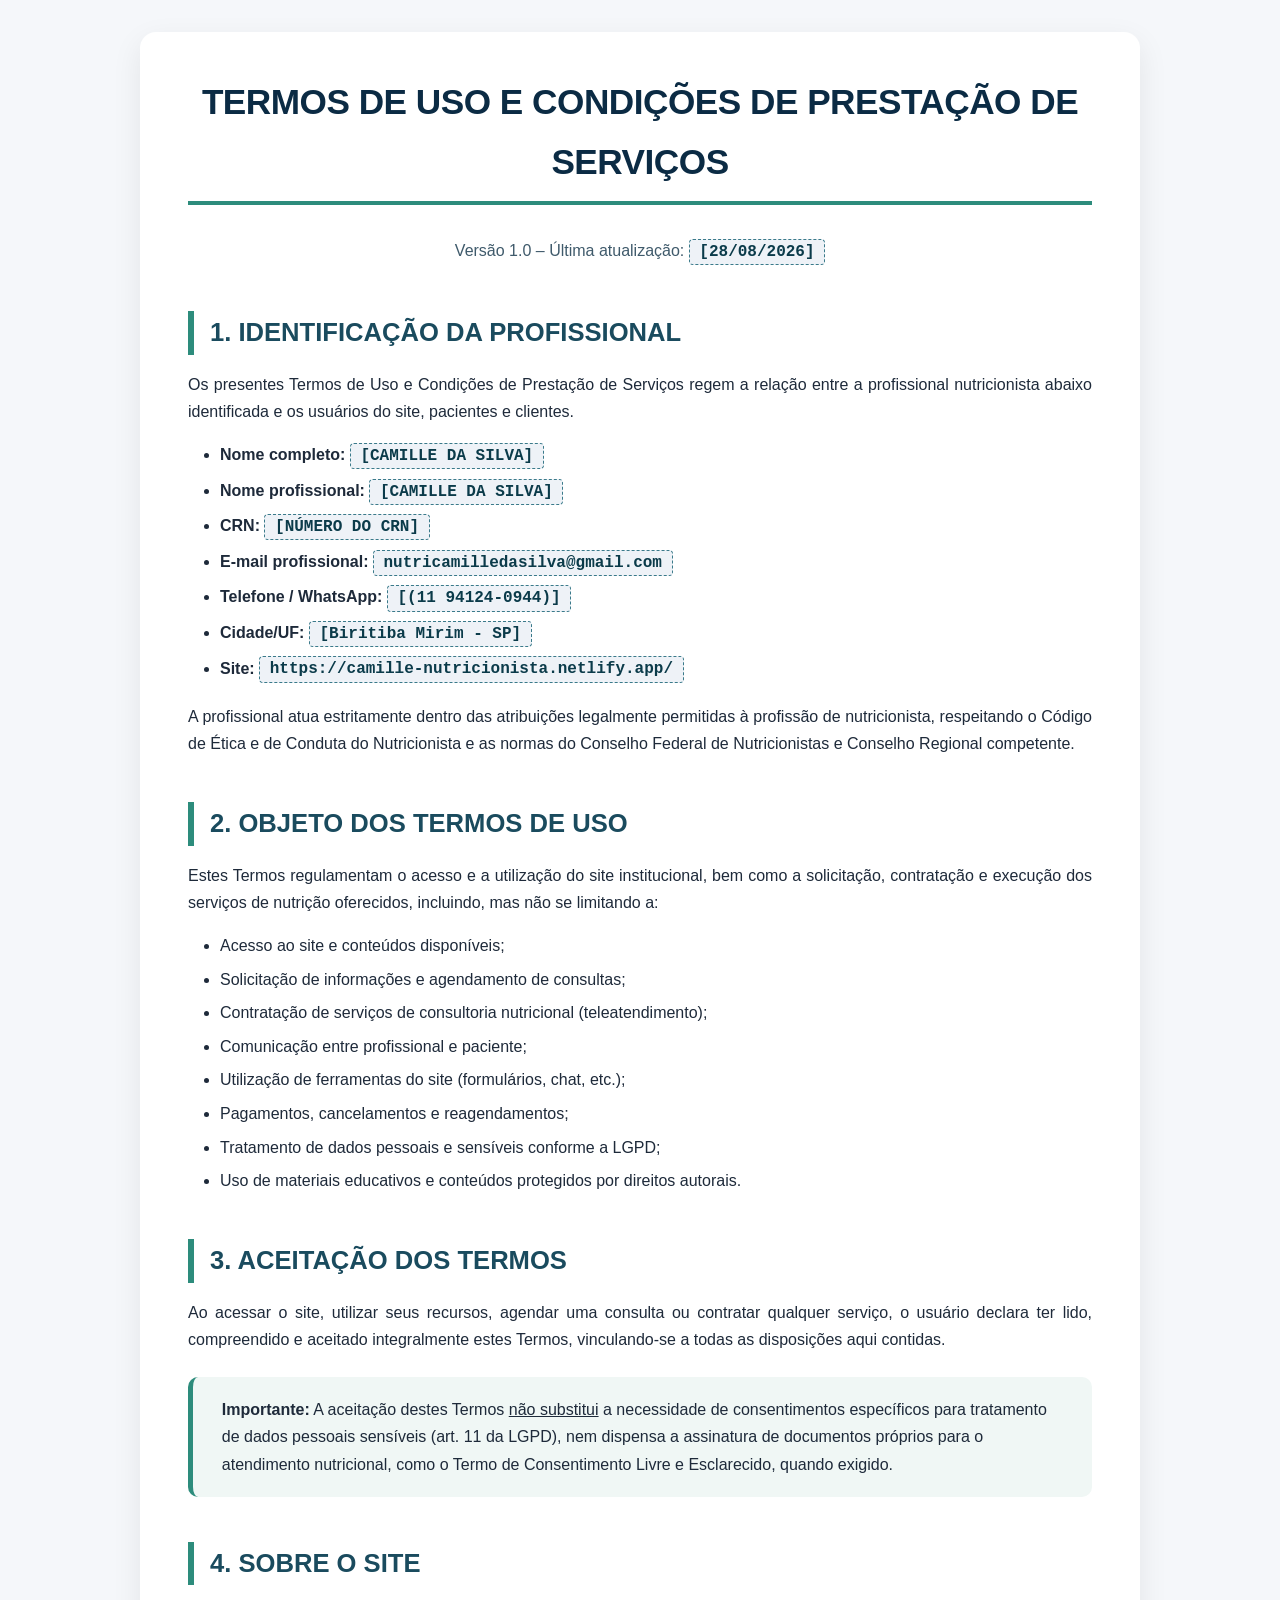
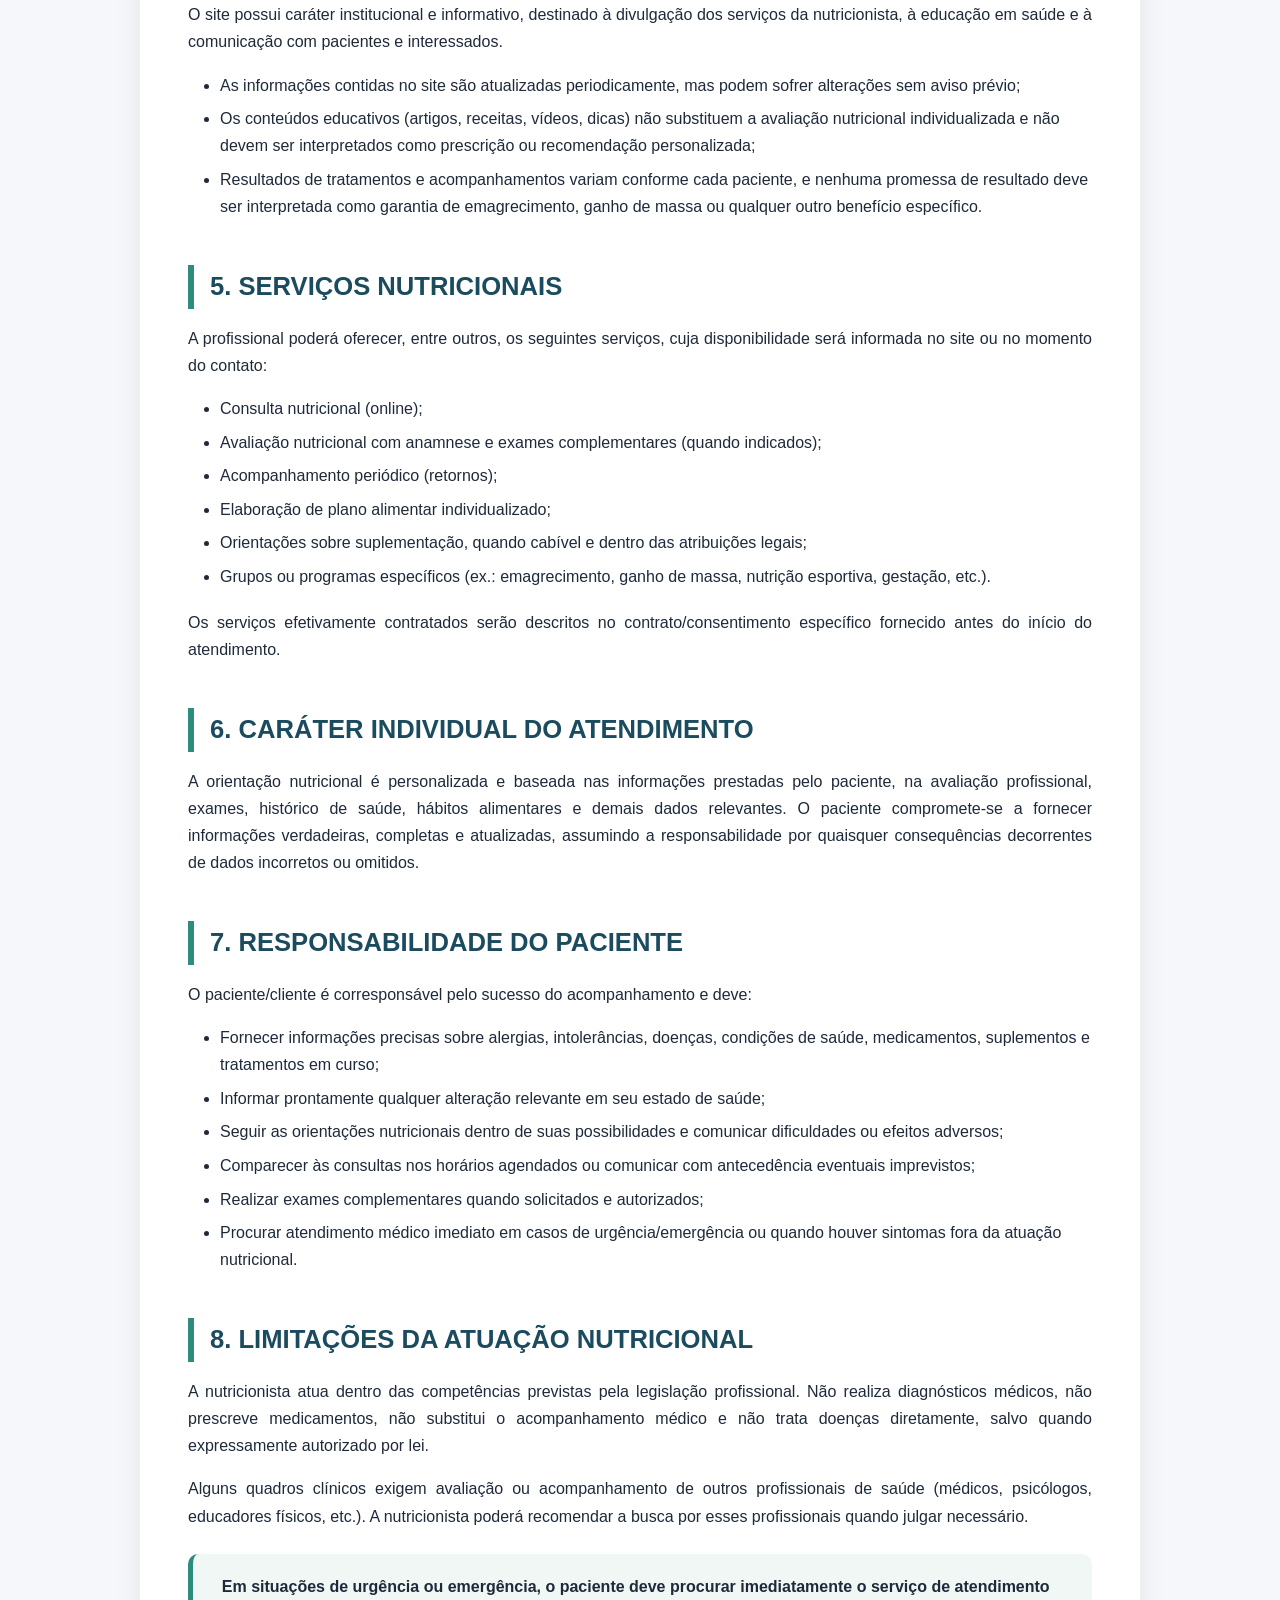
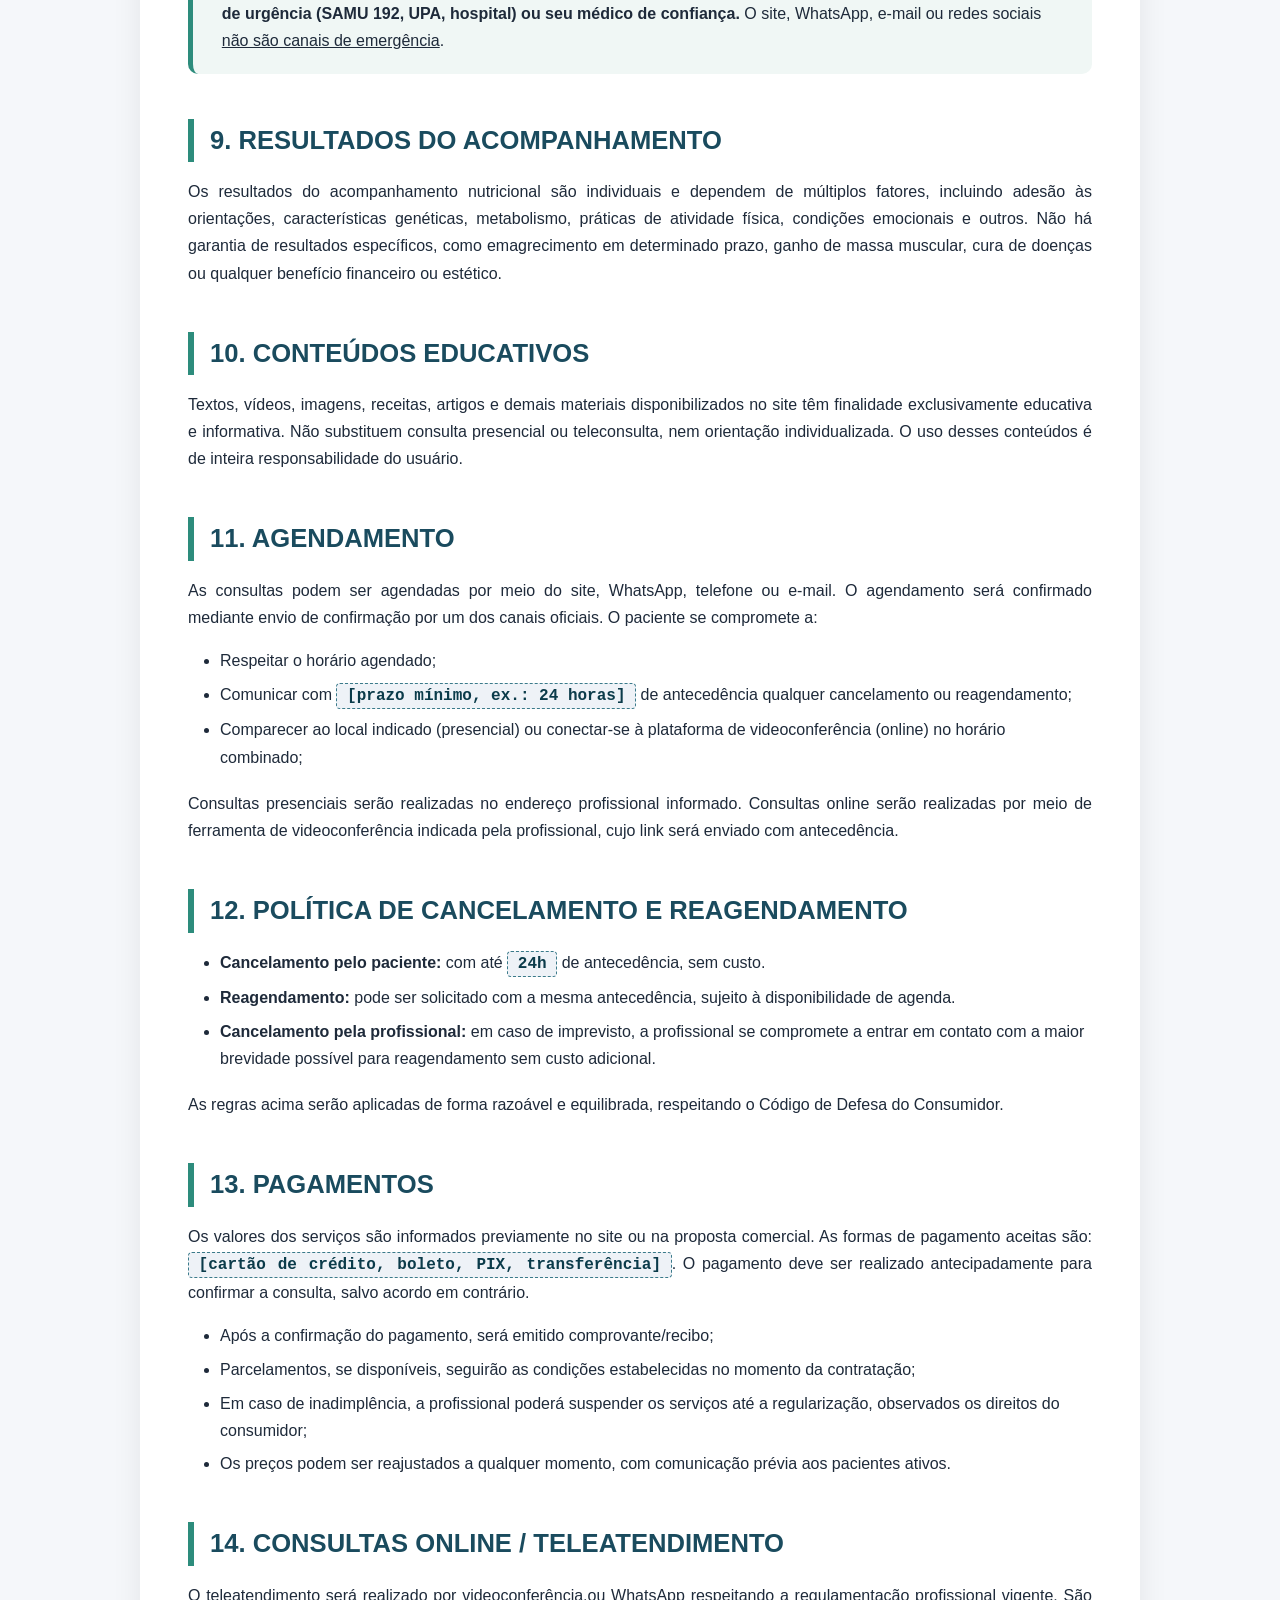
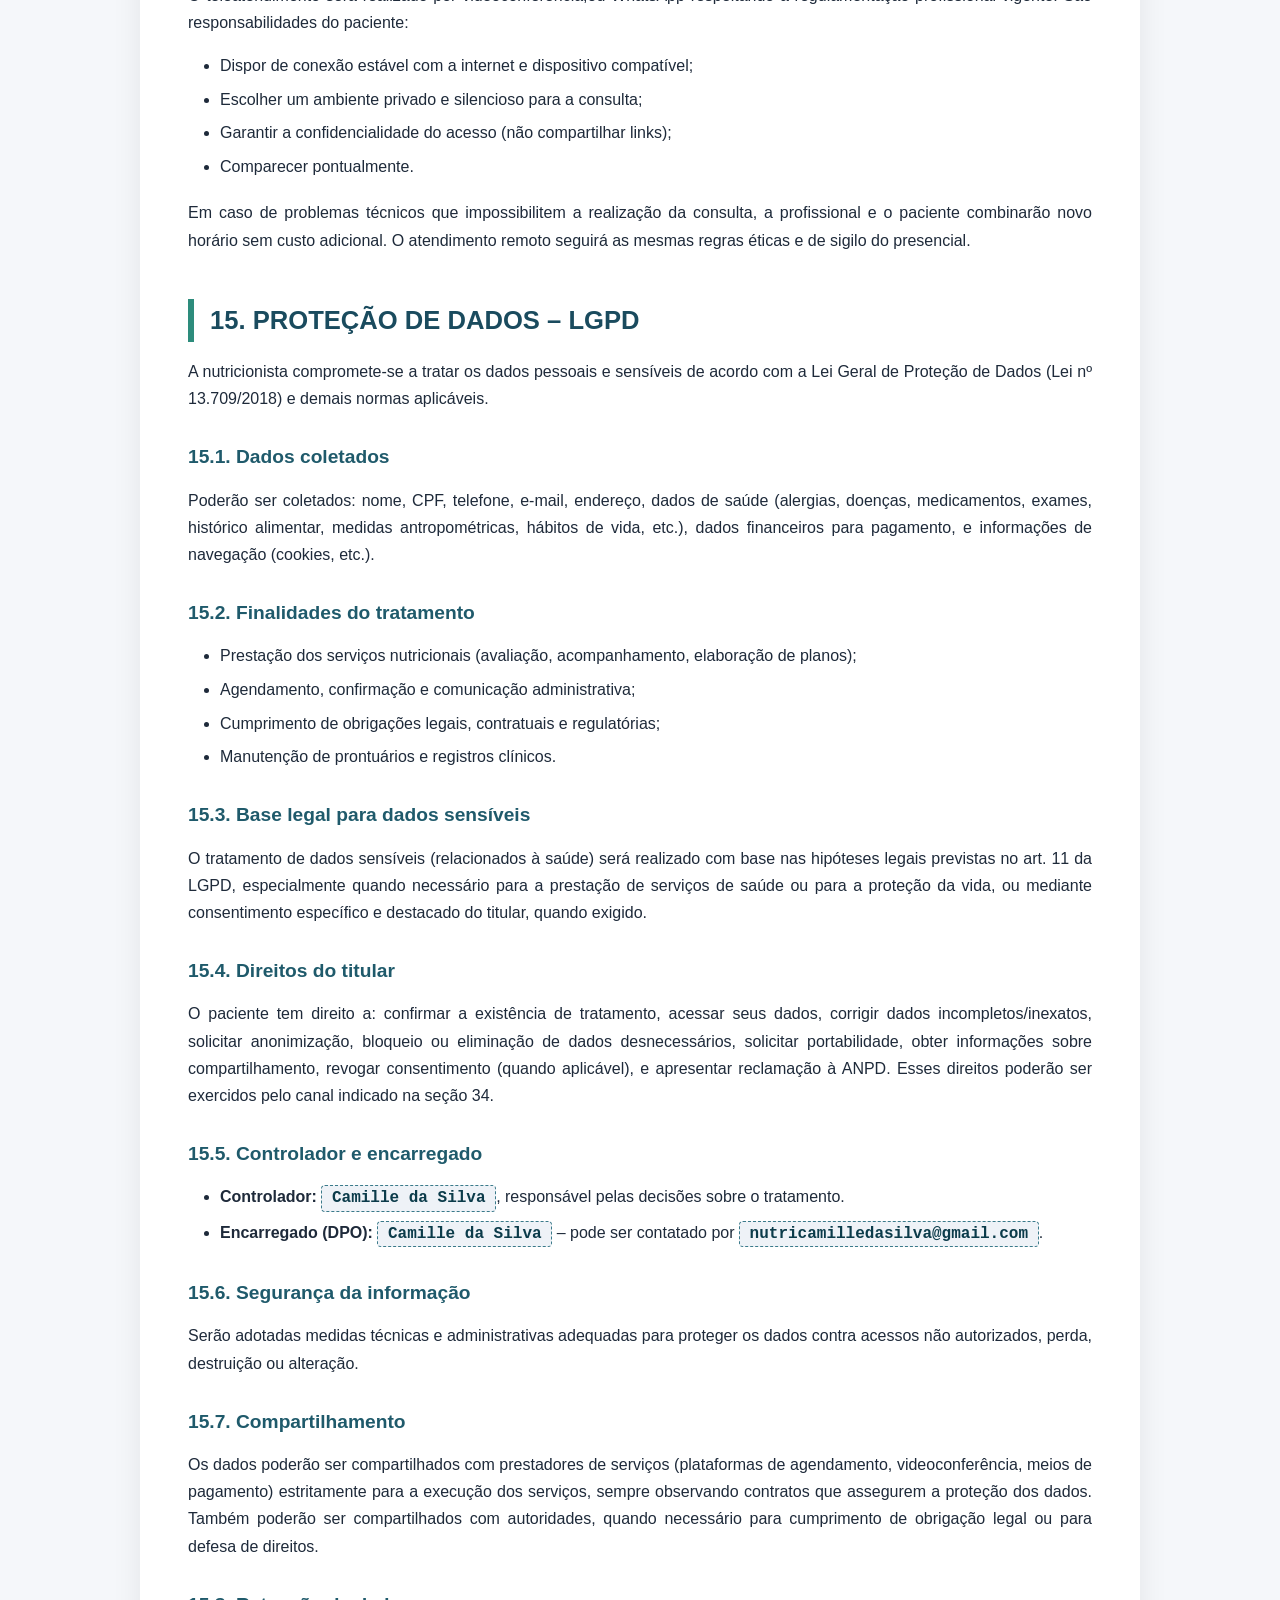
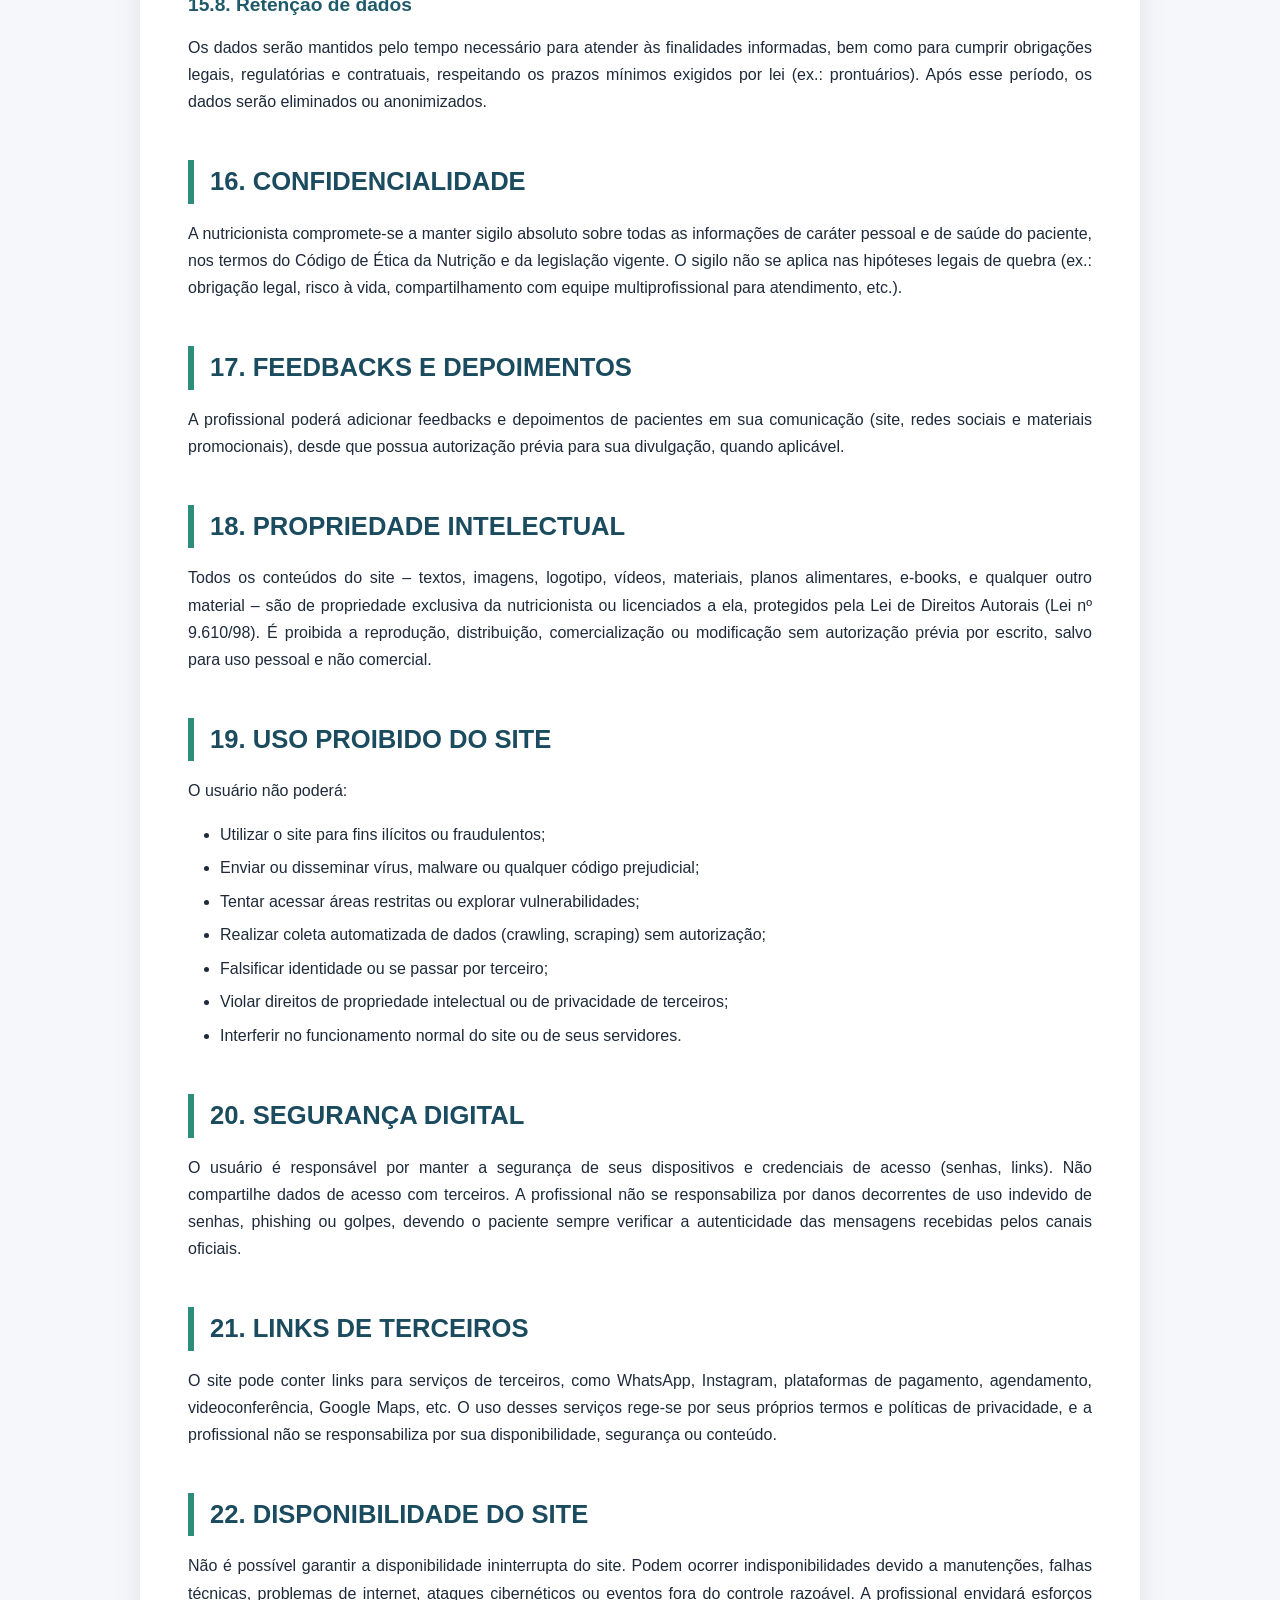
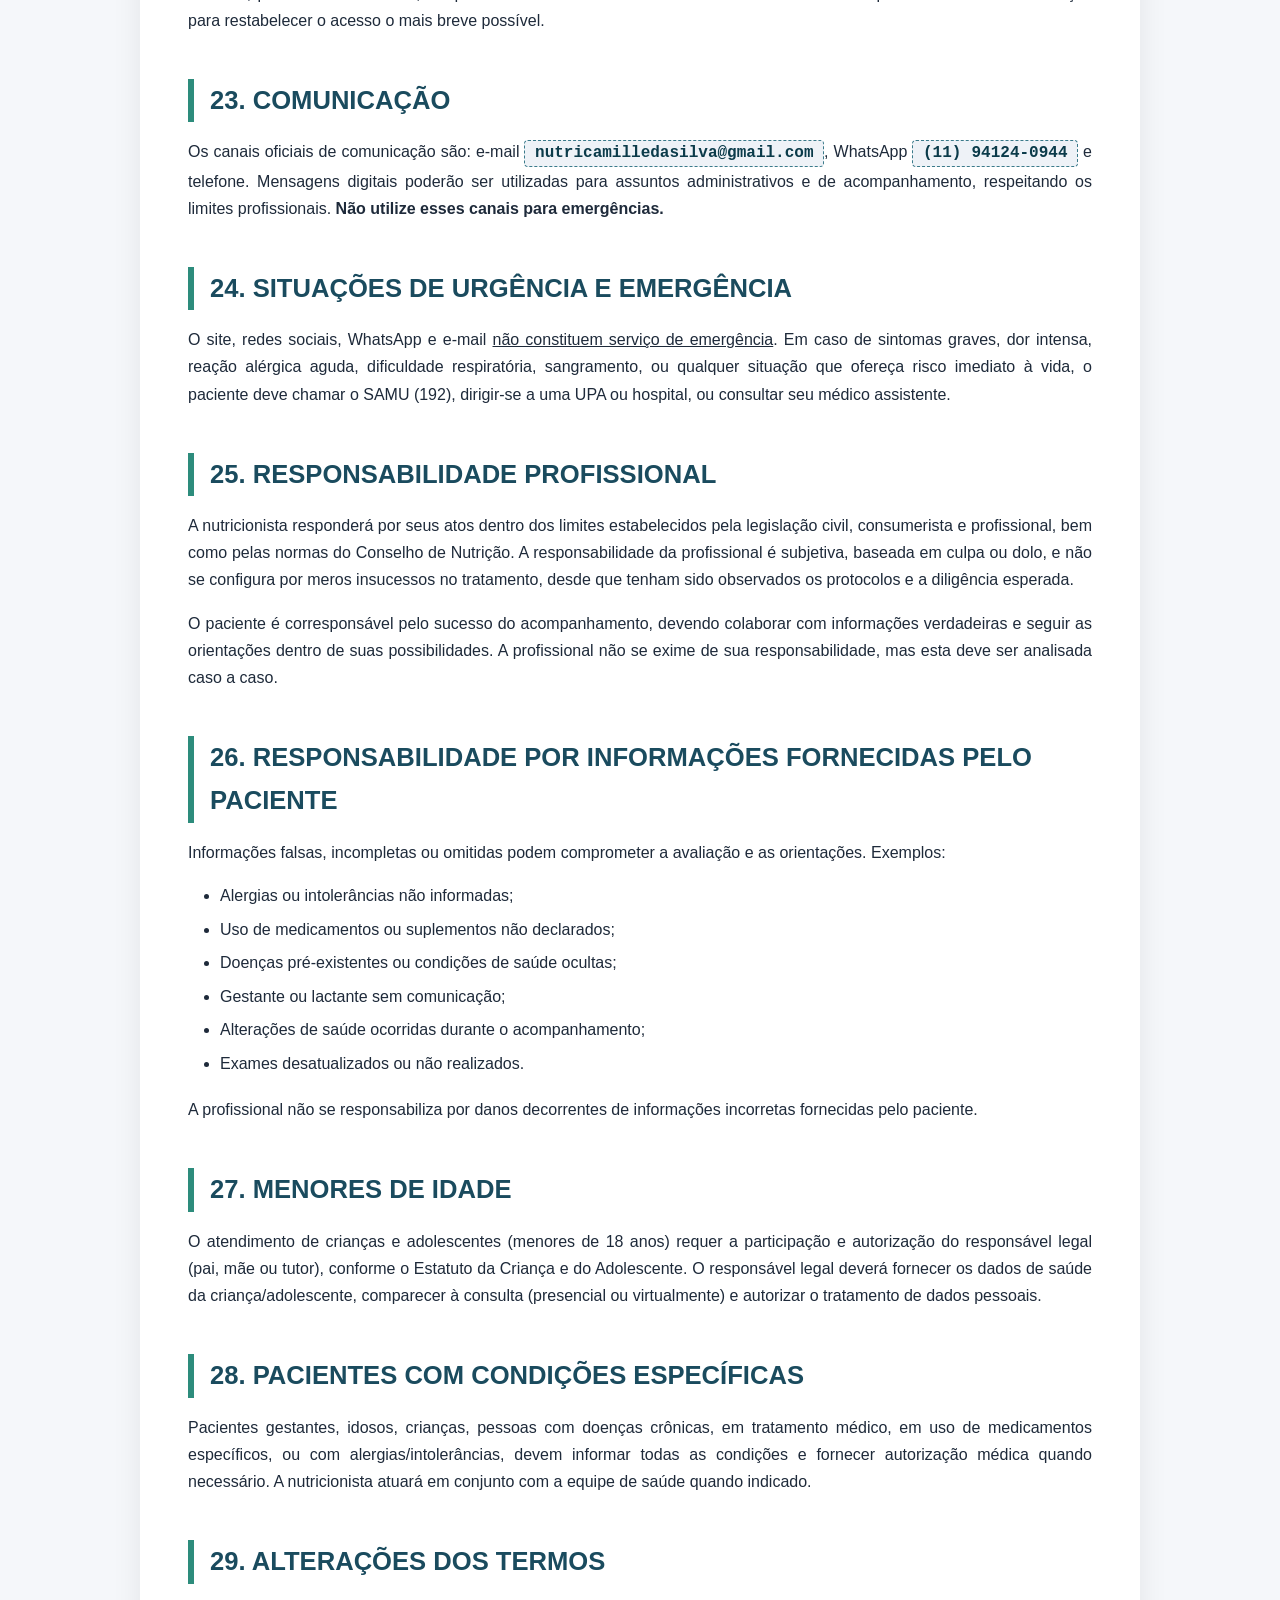
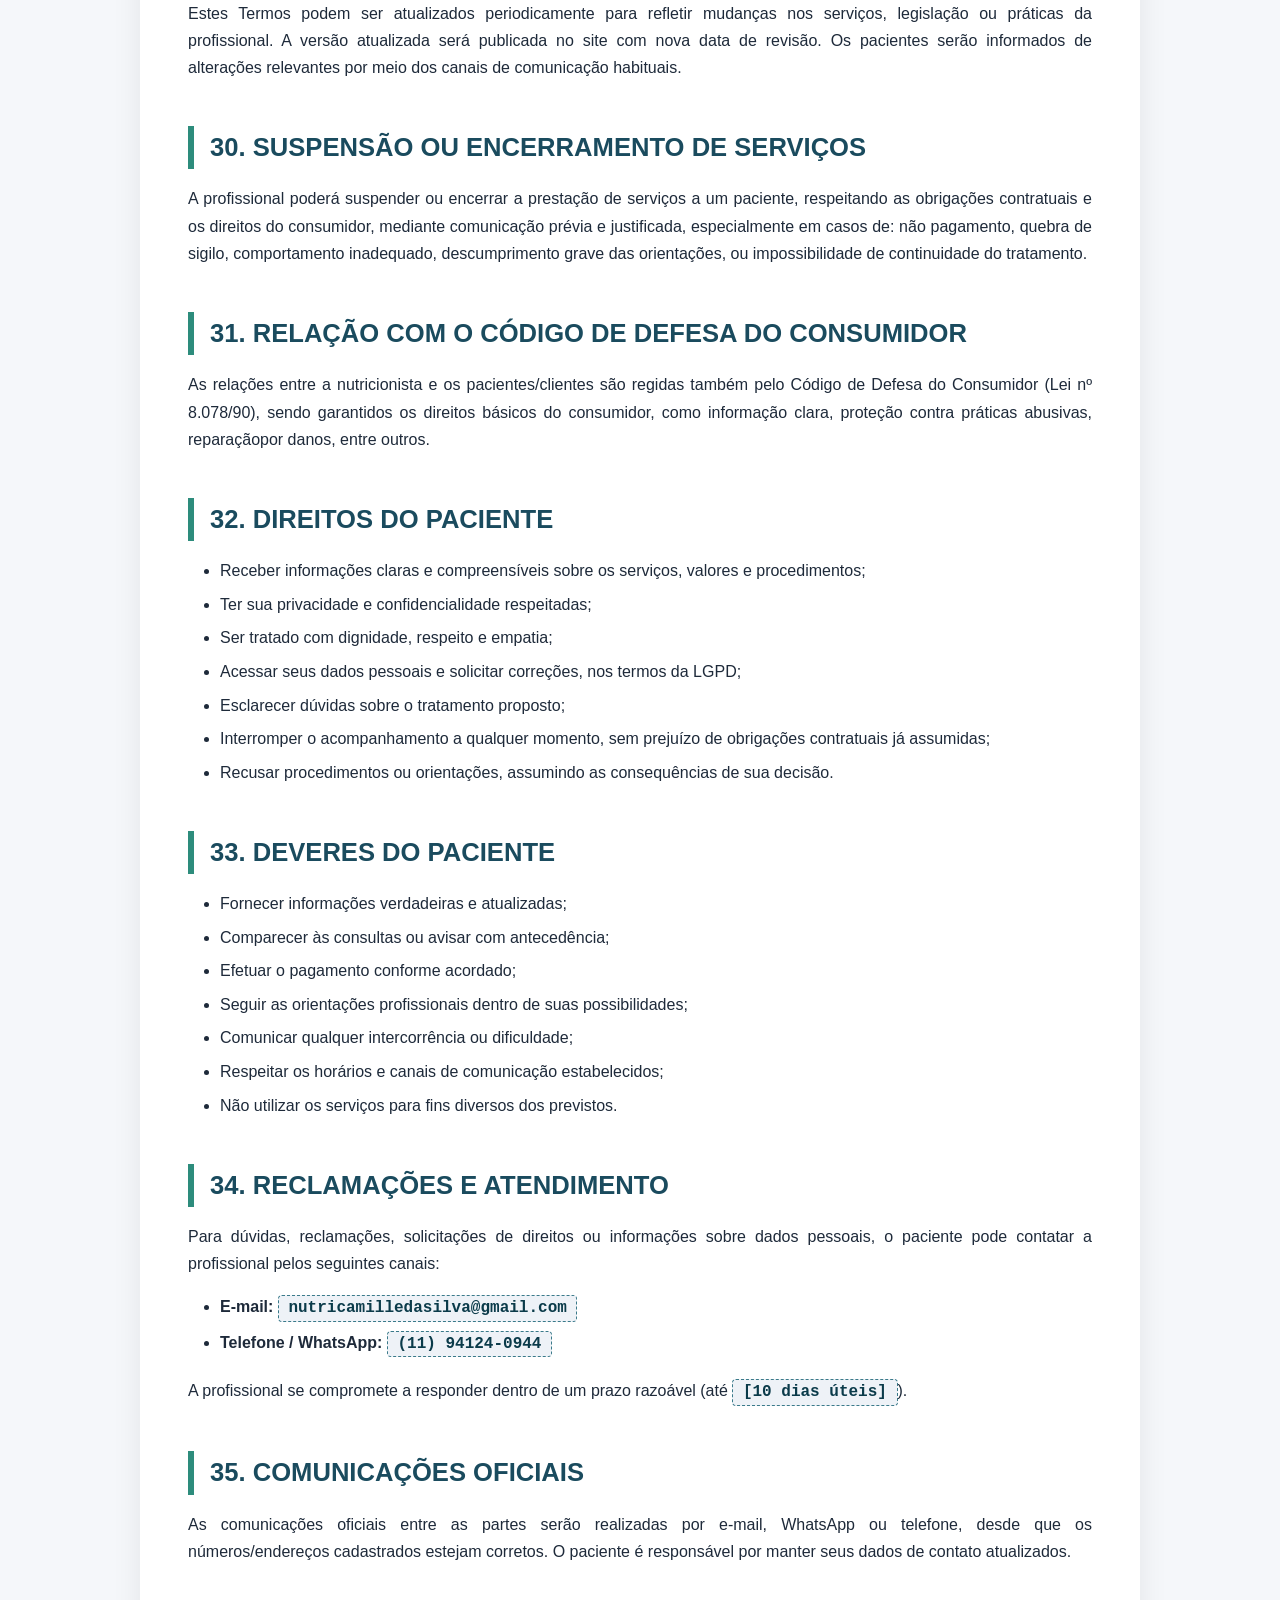
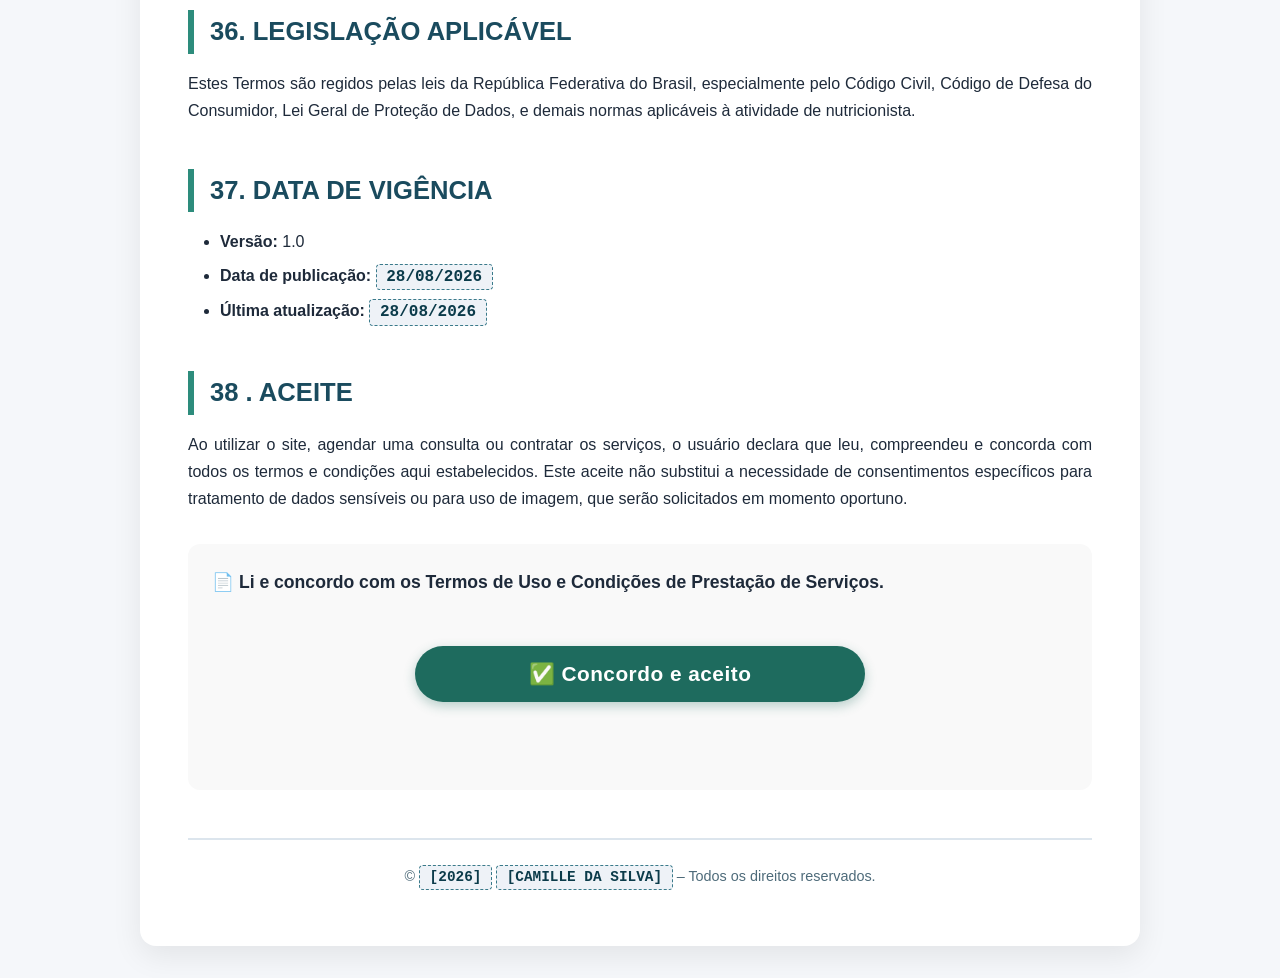
==== commit 2c4e9ab1: "atualização  dos termos de uso" ====
--- a/Documentos e avisos/termos de uso.html
+++ b/Documentos e avisos/termos de uso.html
@@ -195,7 +195,7 @@
     <div class="container">
         <h1>TERMOS DE USO E CONDIÇÕES DE PRESTAÇÃO DE SERVIÇOS</h1>
         <p style="text-align:center; color:#3f5a6b; font-weight:500;">Versão 1.0 – Última atualização: <span
-                class="field-placeholder">[DATA]</span></p>
+                class="field-placeholder">[28/08/2026]</span></p>
 
         <!-- ==================== SEÇÃO 1 ==================== -->
         <h2>1. IDENTIFICAÇÃO DA PROFISSIONAL</h2>
@@ -205,11 +205,12 @@
             <li><strong>Nome completo:</strong> <span class="field-placeholder">[CAMILLE DA SILVA]</span></li>
             <li><strong>Nome profissional:</strong> <span class="field-placeholder">[CAMILLE DA SILVA]</span></li>
             <li><strong>CRN:</strong> <span class="field-placeholder">[NÚMERO DO CRN]</span></li>
-            <li><strong>E-mail profissional:</strong> <span class="field-placeholder">[E-MAIL]</span></li>
+            <li><strong>E-mail profissional:</strong> <span
+                    class="field-placeholder">nutricamilledasilva@gmail.com</span></li>
             <li><strong>Telefone / WhatsApp:</strong> <span class="field-placeholder">[(11 94124-0944)]</span></li>
             <li><strong>Cidade/UF:</strong> <span class="field-placeholder">[Biritiba Mirim - SP]</span></li>
-            <li><strong>Site:</strong> <span
-                    class="field-placeholder">[https://rub11.github.io/Camille-da-silva-nutricionista/]</span></li>
+            <li><strong>Site:</strong> <span class="field-placeholder">https://camille-nutricionista.netlify.app/</span>
+            </li>
         </ul>
         <p>A profissional atua estritamente dentro das atribuições legalmente permitidas à profissão de nutricionista,
             respeitando o Código de Ética e de Conduta do Nutricionista e as normas do Conselho Federal de
@@ -339,14 +340,11 @@
         <!-- ==================== SEÇÃO 12 ==================== -->
         <h2>12. POLÍTICA DE CANCELAMENTO E REAGENDAMENTO</h2>
         <ul>
-            <li><strong>Cancelamento pelo paciente:</strong> com até <span class="field-placeholder">[ex.: 24h]</span>
-                de antecedência, sem custo. Após esse prazo, poderá ser cobrada uma taxa de <span
-                    class="field-placeholder">[percentual ou valor fixo]</span> do valor da consulta, a critério da
-                profissional, desde que previamente informada.</li>
+            <li><strong>Cancelamento pelo paciente:</strong> com até <span class="field-placeholder"> 24h</span>
+                de antecedência, sem custo.
             <li><strong>Reagendamento:</strong> pode ser solicitado com a mesma antecedência, sujeito à disponibilidade
                 de agenda.</li>
-            <li><strong>Ausência sem aviso (no-show):</strong> a consulta será considerada realizada e o valor integral
-                poderá ser cobrado, exceto em situações de força maior devidamente comprovadas.</li>
+
             <li><strong>Cancelamento pela profissional:</strong> em caso de imprevisto, a profissional se compromete a
                 entrar em contato com a maior brevidade possível para reagendamento sem custo adicional.</li>
         </ul>
@@ -356,7 +354,7 @@
         <!-- ==================== SEÇÃO 13 ==================== -->
         <h2>13. PAGAMENTOS</h2>
         <p>Os valores dos serviços são informados previamente no site ou na proposta comercial. As formas de pagamento
-            aceitas são: <span class="field-placeholder">[ex.: cartão de crédito, boleto, PIX, transferência]</span>. O
+            aceitas são: <span class="field-placeholder">[cartão de crédito, boleto, PIX, transferência]</span>. O
             pagamento deve ser realizado antecipadamente para confirmar a consulta, salvo acordo em contrário.</p>
         <ul>
             <li>Após a confirmação do pagamento, será emitido comprovante/recibo;</li>
@@ -368,7 +366,8 @@
 
         <!-- ==================== SEÇÃO 14 ==================== -->
         <h2>14. CONSULTAS ONLINE / TELEATENDIMENTO</h2>
-        <p>O teleatendimento será realizado por videoconferência, respeitando a regulamentação profissional vigente. São
+        <p>O teleatendimento será realizado por videoconferência,ou WhatsApp respeitando a regulamentação profissional
+            vigente. São
             responsabilidades do paciente:</p>
         <ul>
             <li>Dispor de conexão estável com a internet e dispositivo compatível;</li>
@@ -388,15 +387,13 @@
         <h3>15.1. Dados coletados</h3>
         <p>Poderão ser coletados: nome, CPF, telefone, e-mail, endereço, dados de saúde (alergias, doenças,
             medicamentos, exames, histórico alimentar, medidas antropométricas, hábitos de vida, etc.), dados
-            financeiros para pagamento, e informações de navegação (cookies, IP, etc.).</p>
+            financeiros para pagamento, e informações de navegação (cookies, etc.).</p>
 
         <h3>15.2. Finalidades do tratamento</h3>
         <ul>
             <li>Prestação dos serviços nutricionais (avaliação, acompanhamento, elaboração de planos);</li>
             <li>Agendamento, confirmação e comunicação administrativa;</li>
             <li>Cumprimento de obrigações legais, contratuais e regulatórias;</li>
-            <li>Exercício regular de direitos em processos judiciais ou administrativos;</li>
-            <li>Proteção da vida ou saúde do titular ou de terceiros, quando aplicável;</li>
             <li>Manutenção de prontuários e registros clínicos.</li>
         </ul>
 
@@ -413,10 +410,10 @@
 
         <h3>15.5. Controlador e encarregado</h3>
         <ul>
-            <li><strong>Controlador:</strong> <span class="field-placeholder">[NOME COMPLETO DA NUTRICIONISTA]</span>,
+            <li><strong>Controlador:</strong> <span class="field-placeholder">Camille da Silva</span>,
                 responsável pelas decisões sobre o tratamento.</li>
-            <li><strong>Encarregado (DPO):</strong> <span class="field-placeholder">[NOME / CONTATO, se houver]</span> –
-                pode ser contatado por <span class="field-placeholder">[E-MAIL DO DPO]</span>.</li>
+            <li><strong>Encarregado (DPO):</strong> <span class="field-placeholder">Camille da Silva</span> –
+                pode ser contatado por <span class="field-placeholder">nutricamilledasilva@gmail.com</span>.</li>
         </ul>
 
         <h3>15.6. Segurança da informação</h3>
@@ -442,11 +439,10 @@
             multiprofissional para atendimento, etc.).</p>
 
         <!-- ==================== SEÇÃO 17 ==================== -->
-        <h2>17. IMAGENS, DEPOIMENTOS E RESULTADOS</h2>
-        <p>Fotos, vídeos, depoimentos, relatos de casos ou imagens de antes/depois somente poderão ser utilizados pela
-            profissional em sua comunicação (site, redes sociais, materiais promocionais) mediante autorização prévia,
-            expressa, informada e específica do paciente, podendo ser revogada a qualquer momento. O consentimento para
-            uso de imagem é independente dos demais consentimentos.</p>
+        <h2>17. FEEDBACKS E DEPOIMENTOS
+
+</h2>
+        <p>A profissional poderá adicionar feedbacks e depoimentos de pacientes em sua comunicação (site, redes sociais e materiais promocionais), desde que possua autorização prévia para sua divulgação, quando aplicável.</p>
 
         <!-- ==================== SEÇÃO 18 ==================== -->
         <h2>18. PROPRIEDADE INTELECTUAL</h2>
@@ -490,8 +486,8 @@
 
         <!-- ==================== SEÇÃO 23 ==================== -->
         <h2>23. COMUNICAÇÃO</h2>
-        <p>Os canais oficiais de comunicação são: e-mail <span class="field-placeholder">[E-MAIL]</span>, WhatsApp <span
-                class="field-placeholder">[TELEFONE]</span> e telefone. Mensagens digitais poderão ser utilizadas para
+        <p>Os canais oficiais de comunicação são: e-mail <span class="field-placeholder">nutricamilledasilva@gmail.com</span>, WhatsApp <span
+                class="field-placeholder">(11) 94124-0944</span> e telefone. Mensagens digitais poderão ser utilizadas para
             assuntos administrativos e de acompanhamento, respeitando os limites profissionais. <strong>Não utilize
                 esses canais para emergências.</strong></p>
 
@@ -589,12 +585,11 @@
         <p>Para dúvidas, reclamações, solicitações de direitos ou informações sobre dados pessoais, o paciente pode
             contatar a profissional pelos seguintes canais:</p>
         <ul>
-            <li><strong>E-mail:</strong> <span class="field-placeholder">[E-MAIL]</span></li>
-            <li><strong>Telefone / WhatsApp:</strong> <span class="field-placeholder">[TELEFONE]</span></li>
-            <li><strong>Endereço:</strong> <span class="field-placeholder">[ENDEREÇO]</span></li>
+            <li><strong>E-mail:</strong> <span class="field-placeholder">nutricamilledasilva@gmail.com</span></li>
+            <li><strong>Telefone / WhatsApp:</strong> <span class="field-placeholder">(11) 94124-0944</span></li>
         </ul>
         <p>A profissional se compromete a responder dentro de um prazo razoável (até <span
-                class="field-placeholder">[ex.: 10 dias úteis]</span>).</p>
+                class="field-placeholder">[10 dias úteis]</span>).</p>
 
         <!-- ==================== SEÇÃO 35 ==================== -->
         <h2>35. COMUNICAÇÕES OFICIAIS</h2>
@@ -608,32 +603,21 @@
             Código de Defesa do Consumidor, Lei Geral de Proteção de Dados, e demais normas aplicáveis à atividade de
             nutricionista.</p>
 
-        <!-- ==================== SEÇÃO 37 ==================== -->
-        <h2>37. FORO</h2>
-        <p>Fica eleito o foro da comarca de <span class="field-placeholder">[CIDADE/UF]</span> para dirimir quaisquer
-            questões judiciais decorrentes destes Termos, com renúncia a qualquer outro, por mais privilegiado que seja.
-            Se o paciente for consumidor, prevalecerá o foro de seu domicílio, nos termos do art. 101 do CDC, se lhe for
-            mais favorável.</p>
-
-        <!-- ==================== SEÇÃO 38 ==================== -->
-        <h2>38. DISPOSIÇÕES GERAIS</h2>
-        <ul>
-            <li>A eventual nulidade de uma cláusula não afetará a validade das demais;</li>
-            <li>A ausência de exigência de uma obrigação não constitui renúncia ao direito de exigi-la no futuro;</li>
-            <li>Os títulos e subtítulos são meramente ilustrativos e não alteram o sentido das disposições;</li>
-            <li>Estes Termos devem ser interpretados de boa-fé e de acordo com a função social dos contratos.</li>
-        </ul>
+       
+        
+
+      
 
         <!-- ==================== SEÇÃO 39 ==================== -->
-        <h2>39. DATA DE VIGÊNCIA</h2>
+        <h2>37. DATA DE VIGÊNCIA</h2>
         <ul>
             <li><strong>Versão:</strong> 1.0</li>
-            <li><strong>Data de publicação:</strong> <span class="field-placeholder">[DATA]</span></li>
-            <li><strong>Última atualização:</strong> <span class="field-placeholder">[DATA]</span></li>
+            <li><strong>Data de publicação:</strong> <span class="field-placeholder">28/08/2026</span></li>
+            <li><strong>Última atualização:</strong> <span class="field-placeholder">28/08/2026</span></li>
         </ul>
 
         <!-- ==================== SEÇÃO 40 ==================== -->
-        <h2>40. ACEITE</h2>
+        <h2>38  . ACEITE</h2>
         <p>Ao utilizar o site, agendar uma consulta ou contratar os serviços, o usuário declara que leu, compreendeu e
             concorda com todos os termos e condições aqui estabelecidos. Este aceite não substitui a necessidade de
             consentimentos específicos para tratamento de dados sensíveis ou para uso de imagem, que serão solicitados
@@ -645,12 +629,11 @@
             <div id="feedback" class="acceptance-message"></div>
         </div>
 
-        
+
         <!-- ==================== RODAPÉ ==================== -->
         <div class="footer-note">
             <p style="text-align:center; font-size:0.9rem; color:#4e6b7a;">
-                © <span class="field-placeholder">[ANO]</span> <span class="field-placeholder">[NOME
-                    PROFISSIONAL]</span> – Todos os direitos reservados.
+                © <span class="field-placeholder">[2026]</span> <span class="field-placeholder">[CAMILLE DA SILVA]</span> – Todos os direitos reservados.
             </p>
         </div>
 
